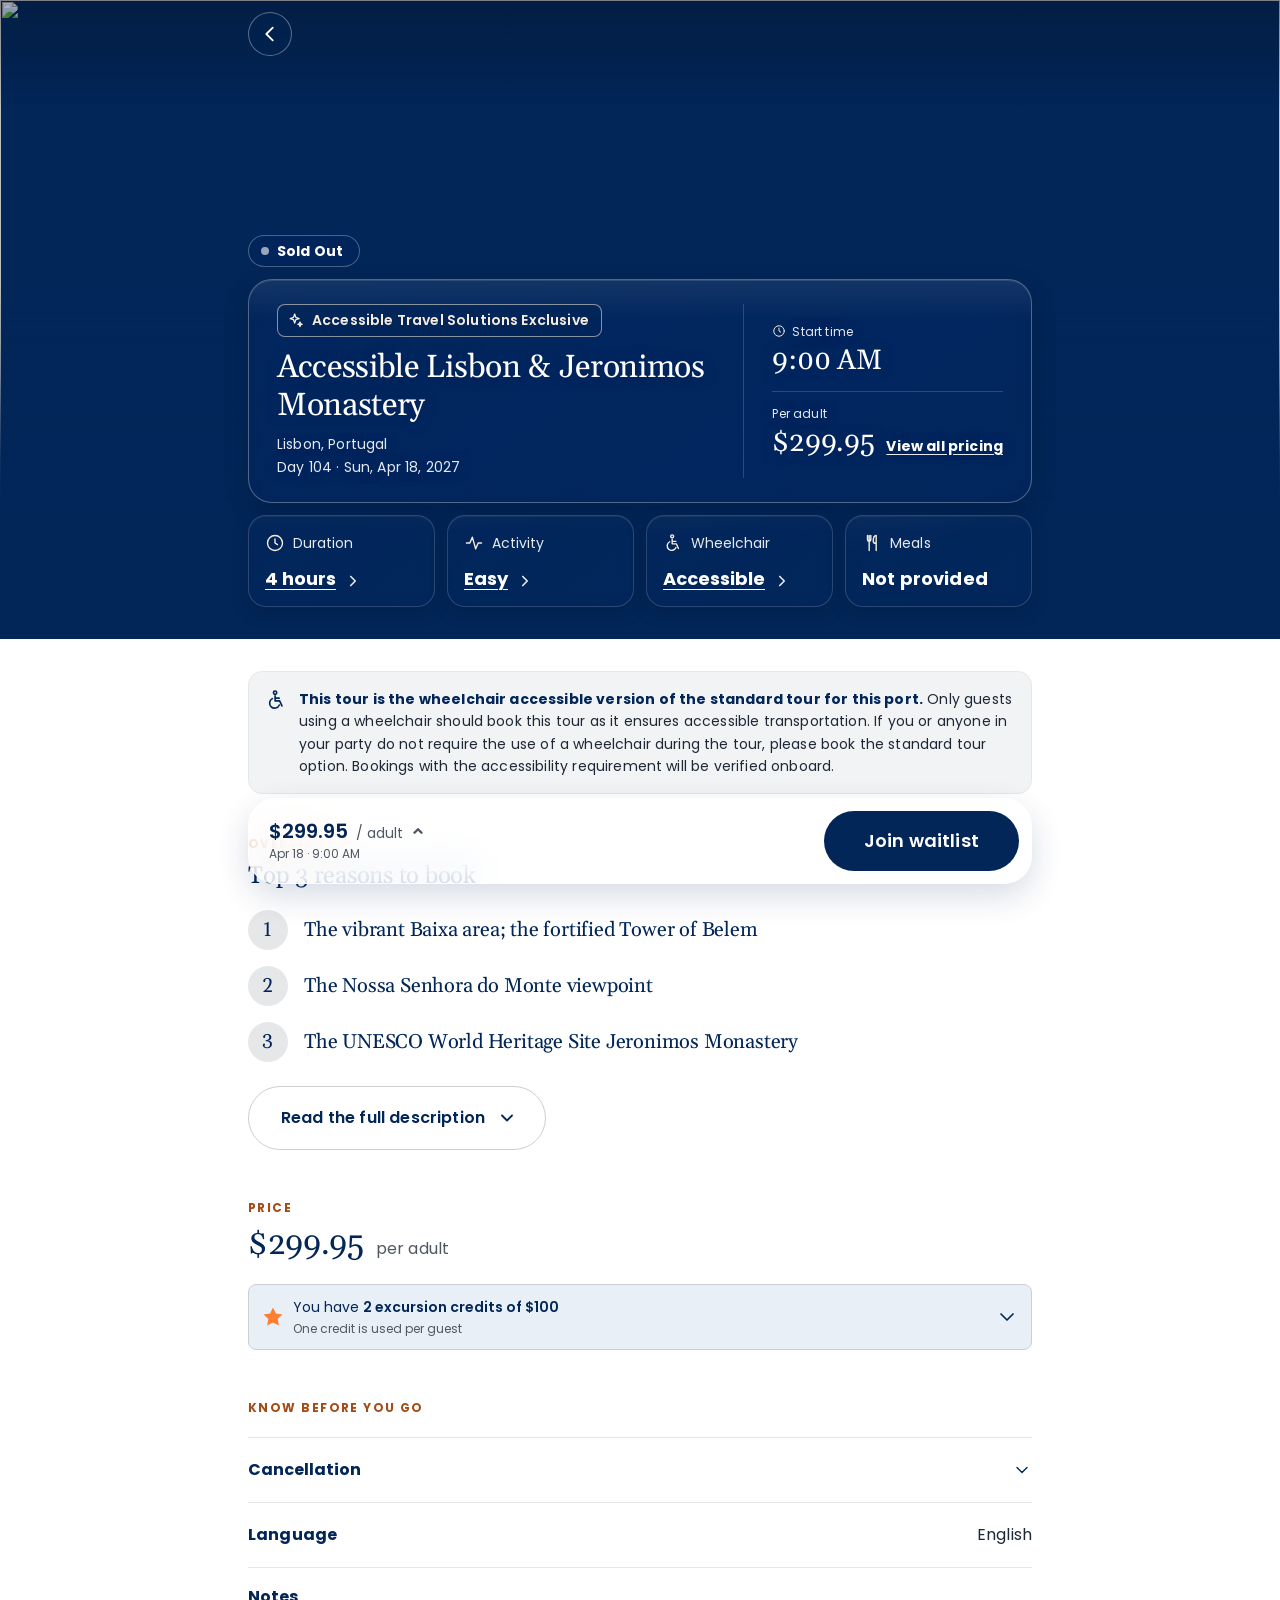
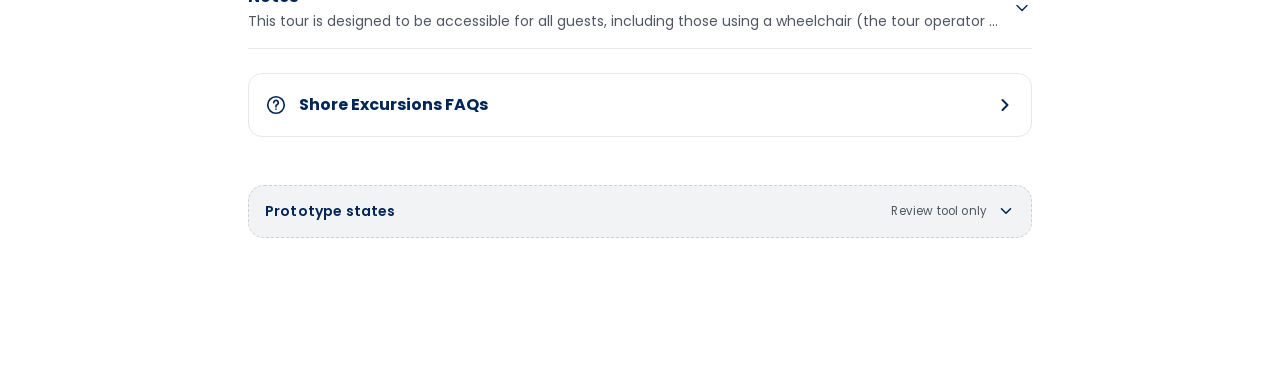
==== accessible-lisbon-jeronimos-monastery.html @ 5e090629 "initiate" ====
<!doctype html>
<html lang="en">
<head>
<meta charset="utf-8">
<meta name="viewport" content="width=device-width, initial-scale=1, viewport-fit=cover">
<meta name="theme-color" content="#022658">
<title>Accessible Lisbon &amp; Jeronimos Monastery · Shore Excursion</title>
<link rel="preconnect" href="https://fonts.googleapis.com">
<link rel="preconnect" href="https://fonts.gstatic.com" crossorigin>
<link href="https://fonts.googleapis.com/css2?family=Gelasio:wght@400;500&family=Poppins:wght@400;500;600;700&display=swap" rel="stylesheet">
<style>
:root{
  /* ── App / HAL DS · Color (Figma: HuyND6BNFfXmrBOKBPqoBM) ── */
  --ds-hal-blue:#022658;
  --ds-hal-blue-hover:#1c4379;
  --ds-hal-blue-pressed:#021e46;
  --ds-dutch-orange:#ff7f32;
  --ds-dutch-cream:#f8eddc;
  --ds-dusk-fog:#a3b3bb;
  --ds-white:#ffffff;
  --ds-n100:#030f1f;
  --ds-n90:#1d2736;
  --ds-n70:#4f5763;
  --ds-n40:#9a9fa5;
  --ds-n30:#b4b7bc;
  --ds-n20:#cdcfd2;
  --ds-n15:#d9dbde;
  --ds-n10:#e6e7e9;
  --ds-n5:#f2f3f4;
  --ds-focus-blue:#1979ff;
  --ds-white-hover:#edf0f1;
  --ds-white-pressed:#e3e8eb;
  /* Effect style "Small" */
  --ds-shadow-small:0 2px 4px rgba(51,51,51,.10), 0 0 1px rgba(51,51,51,.10);
  /* HAL Blue / Neutral 100 / Dusk Fog as RGB triplets, for the alpha tints below */
  --ds-hal-blue-rgb:2,38,88;
  --ds-n100-rgb:3,15,31;
  --ds-dusk-fog-rgb:163,179,187;

  /* Page roles → HAL DS */
  --navy:var(--ds-hal-blue);
  --hal-blue:var(--ds-hal-blue);
  --orange-dot:var(--ds-dutch-orange);
  --cream:var(--ds-dutch-cream);
  --banner:var(--ds-dutch-cream);
  --n70:var(--ds-n70);
  --n90:var(--ds-n90);
  --border:var(--ds-n10);
  --blue-02:var(--ds-n5);
  --blue-05:var(--ds-n10);
  --white:var(--ds-white);
  /* Not in HAL DS (kept local, same as Figma "Color · Details page"):
     accessible orange text — Mes Orange / Dutch Orange fail 4.5:1 on white */
  --orange-text:#a34c17;
  /* Small text on glass: 90% white is the minimum that passes 4.5:1 over a pure-white photo */
  --on-glass:rgba(255,255,255,.9);
  --kf-fill:rgba(var(--ds-dusk-fog-rgb),.09);
  --kf-edge:rgba(255,255,255,.08);
  --glass-divider:rgba(255,255,255,.16);
  /* Shared height for the page's secondary controls: FAQ row, credits toggle, Read the full description */
  --row-h:64px;
  /* Not in HAL DS: credits card fill from the 2026 redesign file */
  --credit-fill:#e8eff7;

  /* ── App / HAL DS · Type. Gelasio / Poppins stay as fallbacks where HAL fonts aren't installed ── */
  --serif:"HAL Headline", "Gelasio", Georgia, "Times New Roman", serif;
  --sans:"HAL Body", "Poppins", system-ui, -apple-system, "Segoe UI", sans-serif;
  --lh-body:1.6;      /* Body/B1–B4 */
  --lh-head:1.2;      /* Heading/H1–H4 */
  --ls-body:.01em;    /* Body + Interactive: +1% */
  --ls-head:-.01em;   /* Heading (Headline): −1% */

  /* Spacing follows the HAL DS rule: multiples of 4, side padding 20 mobile / 40 tablet + desktop */
  --pad:20px;
  --col:784px;
  --card-pad-y:20px;
  --card-pad-x:20px;
  --card-title:28px;  /* Heading/H1-regular-M */
  --radius-g:24px;
  --fact-value:18px;  /* Body/B1-bold */
  /* Hero template: square photo area from the top; card overlaps its lower part */
  --photo-h:100vw;
  --photo-top:0px;
  --stack-top:62vw;
  --header-h:60px;
  --ease:cubic-bezier(.2,.8,.2,1);
}
@media (max-width:389px){ :root{ --fact-value:14px } }   /* Body/B3-bold */
@media (min-width:768px){
  :root{
    --pad:40px;
    --card-title:32px;  /* Heading/H2-regular — fits one line, card stays compact */
    --card-pad-y:24px;
    --card-pad-x:28px;
    --photo-h:clamp(480px, 50vw, 700px);
    --stack-top:clamp(264px, calc(36.5vw + 44px), 344px);   /* +44: the space the compact card + tiles give back */
  }
}

*,*::before,*::after{ box-sizing:border-box }
html{ -webkit-text-size-adjust:100%; scroll-behavior:smooth }
@media (prefers-reduced-motion:reduce){ html{ scroll-behavior:auto } }
body{
  margin:0; background:var(--white); color:var(--n90);
  font-family:var(--sans); font-size:16px; line-height:var(--lh-body); letter-spacing:var(--ls-body);
  -webkit-font-smoothing:antialiased; overflow-x:hidden;
}
body.locked{ overflow:hidden }
img{ display:block; max-width:100% }
button{ font:inherit; color:inherit; background:none; border:0; padding:0; cursor:pointer; -webkit-tap-highlight-color:transparent }
a{ color:inherit }
:focus-visible{ outline:2px solid var(--ds-focus-blue); outline-offset:3px; border-radius:6px }
.sr-only{ position:absolute; width:1px; height:1px; overflow:hidden; clip:rect(0 0 0 0); white-space:nowrap }
.wrap{ width:100%; max-width:calc(var(--col) + var(--pad) * 2); margin-inline:auto; padding-inline:var(--pad) }
svg.i{ width:20px; height:20px; flex:none; fill:none; stroke:currentColor; stroke-width:1.4; stroke-linecap:round; stroke-linejoin:round }

/* ───────────── Hero ───────────── */
.hero{
  position:relative; overflow:hidden; background:var(--navy);
  padding-bottom:32px; isolation:isolate;
}
.hero-bg{ position:absolute; inset:0; z-index:-1; pointer-events:none }
.wash{
  position:absolute; left:50%; top:-60%; width:260%; height:220%;
  transform:translate3d(-50%, var(--wash-y,0px), 0);
  filter:blur(36px) saturate(1.1); opacity:.9; will-change:transform;
}
.wash img{ width:100%; height:100%; object-fit:cover }
.photo{
  position:absolute; left:0; right:0; top:var(--photo-top); height:var(--photo-h);
  transform:translate3d(0, var(--photo-y,0px), 0) scale(var(--photo-s,1));
  transform-origin:50% 30%; will-change:transform;
  -webkit-mask-image:linear-gradient(180deg,#000 0%,#000 73.7%,rgba(0,0,0,.6) 86.8%,transparent 100%);
          mask-image:linear-gradient(180deg,#000 0%,#000 73.7%,rgba(0,0,0,.6) 86.8%,transparent 100%);
}
/* Focal point defaults to centre; each page's photo sets its own at the end of this stylesheet */
.photo img{ width:100%; height:100%; object-fit:cover; object-position:50% 50% }
.photo-dim{ position:absolute; inset:0; background:var(--navy); opacity:var(--dim,0) }
.top-shade{ position:absolute; inset:0 0 auto; height:110px; background:linear-gradient(180deg,rgba(var(--ds-n100-rgb),.35),rgba(var(--ds-n100-rgb),0)) }
.ramp{
  position:absolute; left:0; right:0; top:calc(var(--photo-top) + var(--photo-h) * .55); height:calc(var(--photo-h) * .45);
  background:linear-gradient(180deg,rgba(var(--ds-hal-blue-rgb),0) 0%,rgba(var(--ds-hal-blue-rgb),.2) 25%,rgba(var(--ds-hal-blue-rgb),.5) 50%,rgba(var(--ds-hal-blue-rgb),.82) 75%,var(--navy) 100%);
  /* Travels with the photo so the navy fade doesn't swallow it on scroll */
  transform:translate3d(0, var(--photo-y,0px), 0); will-change:transform;
}
.ramp::after{ content:""; position:absolute; left:0; right:0; top:100%; height:200vh; background:var(--navy) }

.topbar{ position:absolute; top:0; left:0; right:0; z-index:3; padding-top:max(12px, env(safe-area-inset-top)) }
.topbar .wrap{ padding-inline:calc(var(--pad) - 4px) }
@media (min-width:768px){ .topbar .wrap{ padding-inline:var(--pad) } }
.round-btn{
  width:44px; height:44px; border-radius:22px; display:grid; place-items:center; color:#fff;
  background:rgba(var(--ds-hal-blue-rgb),.32); border:1px solid rgba(255,255,255,.35);
  -webkit-backdrop-filter:blur(14px); backdrop-filter:blur(14px);
  transition:background .2s;
}
.round-btn:hover{ background:rgba(var(--ds-hal-blue-rgb),.45) }
.round-btn svg{ width:22px; height:22px; stroke-width:1.8 }

.hero-stack{ position:relative; padding-top:calc(56px + var(--stack-top)); display:flex; flex-direction:column; gap:12px }

/* Glass hero card */
/* Card and fact tiles move together; only the photo layers parallax behind them */
.card-wrap{ position:relative }
.status-pill{
  position:absolute; left:0; bottom:calc(100% + 12px);
  display:none; align-items:center; gap:8px; padding:4px 16px 4px 12px; border-radius:999px;
  font-size:14px; line-height:var(--lh-body); color:#fff; font-weight:600;   /* Body/B3-semibold */
  /* .72 keeps white 14px text at 4.5:1+ even over a pure-white photo (.55 measured 3.6:1) */
  background:rgba(var(--ds-hal-blue-rgb),.72); border:.75px solid rgba(255,255,255,.28);
  -webkit-backdrop-filter:blur(14px) saturate(140%); backdrop-filter:blur(14px) saturate(140%);
}
.status-pill.show{ display:inline-flex }
.status-pill b{ font-weight:700 }
.status-pill .dot{ width:8px; height:8px; border-radius:50%; background:var(--orange-dot) }
.status-pill.muted .dot{ background:rgba(255,255,255,.6) }

.glass{
  position:relative; border-radius:var(--radius-g); overflow:hidden;
  border:.75px solid rgba(255,255,255,.3);
  /* HAL Blue is lighter than the old navy, so every stop is +.04: lightest stop .70 keeps
     90% white text at 4.5:1 over pure white, sheen included */
  background:linear-gradient(143.6deg,rgba(var(--ds-hal-blue-rgb),.74) 0%,rgba(var(--ds-hal-blue-rgb),.70) 50%,rgba(var(--ds-hal-blue-rgb),.72) 100%);
  -webkit-backdrop-filter:blur(var(--glass-blur,14px)) saturate(140%);
          backdrop-filter:blur(var(--glass-blur,14px)) saturate(140%);
  box-shadow:0 8px 24px rgba(var(--ds-n100-rgb),.2), inset 0 1px 0 rgba(255,255,255,.12);
}
/* moving specular sheen — follows scroll so the glass reads as a physical pane */
.glass::before{
  content:""; position:absolute; inset:-40%; pointer-events:none;
  background:radial-gradient(60% 40% at var(--sheen-x,30%) var(--sheen-y,0%), rgba(255,255,255,.05), transparent 70%);
  mix-blend-mode:screen; transition:opacity .3s;
}
.glass::after{
  content:""; position:absolute; inset:0; pointer-events:none; border-radius:inherit;
  /* Top highlight stays behind the title (large text) and clears the small meta line */
  background:linear-gradient(180deg,rgba(255,255,255,.07),transparent 18%);
}
.hero-card{ padding:var(--card-pad-y) var(--card-pad-x); display:flex; flex-direction:column; gap:16px; color:#fff }
.hero-card > *{ position:relative; z-index:1 }
.on-photo{ text-shadow:0 1px 12px rgba(var(--ds-hal-blue-rgb),.6) }
/* Heading/H1-regular-M (28) → Heading/H1-regular (40) from 768 */
.hero-title{ margin:0; font:400 var(--card-title)/var(--lh-head) var(--serif); letter-spacing:var(--ls-head) }
.hero-meta{ margin:8px 0 0; font-size:14px; color:var(--on-glass) }   /* Body/B3-regular */

/* Location on one line, day and date on the next */
.hero-meta span{ display:block }
.hero-meta .meta-port{ white-space:nowrap; overflow:hidden; text-overflow:ellipsis }

/* Key row: start time and price share one band at one size, a step below the title
   (phone: title 28 / values 24 · from 768: title 32 / values 28) */
.key-row{ display:grid; grid-template-columns:minmax(0,1fr) minmax(0,1fr); row-gap:12px; border-top:1px solid var(--glass-divider); padding-top:16px }
.key{ min-width:0; padding-right:16px }
.key + .key{ padding:0 0 0 20px; border-left:1px solid var(--glass-divider) }
.key-label{ display:flex; align-items:center; gap:6px; margin:0 0 4px; font-size:12px; line-height:var(--lh-body); color:var(--on-glass) }   /* Body/B4-regular */
.key-label svg{ width:14px; height:14px; color:var(--cream) }
.key-value{ display:flex; align-items:center; gap:4px; font:400 24px/var(--lh-head) var(--serif); letter-spacing:var(--ls-head); white-space:nowrap; color:#fff }   /* Heading/H2-regular-M */
button.key-value{ text-decoration:underline; text-underline-offset:5px; text-decoration-thickness:1px }
button.key-value svg{ width:18px; height:18px; color:var(--on-glass); stroke-width:1.65 }
/* Price cell: "View all pricing" sits to the right of the price and wraps under it when the cell is narrow */
.key-price{ display:flex; flex-wrap:wrap; align-items:baseline; column-gap:12px; row-gap:2px }
/* Local/Link/B3-bold · Underline */
.card-link{ font-weight:700; font-size:14px; line-height:var(--lh-body); text-decoration:underline; text-underline-offset:3px; color:#fff; white-space:nowrap }
@media (max-width:359px){ .key-value{ font-size:20px } .key + .key{ padding-left:16px } }   /* Heading/H3-regular-M */
@media (min-width:768px){
  .fact{ padding:12px 16px; gap:8px }
  /* Title block left, start time and price stacked on the right: one band instead of two,
     so the card is shorter and more of the photo shows */
  .hero-card{ display:grid; grid-template-columns:minmax(0,1fr) auto; align-items:center; gap:0 }
  .hero-card > .on-photo:first-child{ padding-right:28px }
  .key-row{ display:flex; flex-direction:column; justify-content:center; gap:12px; align-self:stretch;
            border-top:0; padding:0 0 0 28px; border-left:1px solid var(--glass-divider); min-width:200px }
  .key{ padding:0 }
  .key + .key{ padding:12px 0 0; border-left:0; border-top:1px solid var(--glass-divider) }
  .key-value{ font-size:28px }   /* Heading/H1-regular-M */
}

/* Key facts */
.facts{ display:grid; grid-template-columns:1fr 1fr; gap:12px }
/* Works for any tile count: on phones a lone last tile spans the row; from 768 every tile shares one row equally */
.facts > .fact:last-child:nth-child(odd){ grid-column:1 / -1 }
@media (min-width:768px){
  .facts{ grid-template-columns:none; grid-auto-flow:column; grid-auto-columns:minmax(0,1fr) }
  .facts > .fact:last-child:nth-child(odd){ grid-column:auto }
}
@media (min-width:1024px){
  /* Less photo above the card so the key facts sit above the fold */
  :root{ --photo-h:max(440px, 40vw); --stack-top:clamp(204px, calc(14vw + 44px), 344px) }
}
@media (min-width:768px) and (max-width:1023px){
  :root{ --fact-value:16px }   /* Body/B2-bold */
  .fact{ padding:12px }
  .fact-value{ gap:4px }
}
/* Fact tiles use the same glass as the hero card */
.fact{
  position:relative; text-align:left; color:#fff; padding:16px;
  display:flex; flex-direction:column; gap:12px; min-width:0;
  transition:border-color .2s, transform .2s var(--ease), box-shadow .2s;
}
.fact.glass{
  border-radius:18px;
  /* A touch denser than the hero card; HAL Blue stops +.04 so the lightest (.71) still passes 4.5:1 over pure white */
  background:linear-gradient(143.6deg,rgba(var(--ds-hal-blue-rgb),.73) 0%,rgba(var(--ds-hal-blue-rgb),.71) 50%,rgba(var(--ds-hal-blue-rgb),.72) 100%);
  border-color:rgba(255,255,255,.16);
  -webkit-backdrop-filter:blur(calc(var(--glass-blur,14px) * .5)) saturate(120%);
          backdrop-filter:blur(calc(var(--glass-blur,14px) * .5)) saturate(120%);
  box-shadow:0 6px 18px rgba(var(--ds-n100-rgb),.18), inset 0 1px 0 rgba(255,255,255,.06);
}
.fact.glass::before{ opacity:.4 }
.fact.glass::after{ opacity:.2 }
.fact > *{ position:relative; z-index:1 }
button.fact:hover{ border-color:rgba(255,255,255,.32); box-shadow:0 10px 26px rgba(var(--ds-n100-rgb),.26), inset 0 1px 0 rgba(255,255,255,.1) }
button.fact:active{ transform:scale(.98) }
.fact-label{ display:flex; align-items:center; gap:8px; font-size:14px; color:var(--on-glass); min-width:0 }   /* Body/B3-regular */
.fact-label svg{ color:var(--cream) }
.fact-label span{ overflow:hidden; text-overflow:ellipsis; white-space:nowrap }
.fact-value{ display:flex; align-items:flex-end; flex:1; justify-content:space-between; gap:8px; min-width:0 }
.fact-value b{
  font-size:var(--fact-value); line-height:1.3; font-weight:700;
  overflow-wrap:break-word; min-width:0;
}
button.fact .fact-value b{ text-decoration:underline; text-underline-offset:4px; text-decoration-thickness:1px }
.fact-value svg{ width:18px; height:18px; color:var(--on-glass); stroke-width:1.65 }

/* ───────────── Compact header ───────────── */
.compact{
  position:fixed; inset:0 0 auto; z-index:40; background:var(--navy); color:#fff;
  padding-top:env(safe-area-inset-top);
  transform:translateY(-102%); transition:transform .32s var(--ease), box-shadow .3s;
  border-bottom:1px solid rgba(255,255,255,.08);
}
.compact.show{ transform:none; box-shadow:0 6px 20px rgba(var(--ds-hal-blue-rgb),.18) }
.compact .wrap{ display:flex; align-items:center; gap:8px; min-height:var(--header-h); padding-inline:calc(var(--pad) - 12px) }
.compact-back{ width:44px; height:44px; display:grid; place-items:center; color:#fff; flex:none; border-radius:22px }
.compact-back svg{ width:22px; height:22px; stroke-width:1.8 }
.compact-text{ flex:1; min-width:0; text-align:left; padding:8px 0 }
/* Local/Eyebrow (HAL Body Bold 12, 12% tracking, uppercase) — not in HAL DS */
.compact-eyebrow{ display:block; font-size:12px; font-weight:700; letter-spacing:.12em; text-transform:uppercase; color:var(--on-glass); line-height:var(--lh-body) }
.compact-eyebrow b{ color:var(--cream) }
.compact-title{ display:block; font:600 16px/var(--lh-body) var(--sans); white-space:nowrap; overflow:hidden; text-overflow:ellipsis }   /* Body/B2-semibold */
.compact.expanded .compact-title{ white-space:normal }

/* ───────────── Content ───────────── */
main{ padding-bottom:16px }
section.block{ position:relative; padding:40px 0 8px; scroll-margin-top:calc(var(--header-h) + 16px) }
/* Local/Eyebrow */
.eyebrow{ margin:0; font-size:12px; line-height:var(--lh-body); font-weight:700; letter-spacing:.12em; text-transform:uppercase; color:var(--orange-text) }
.section-title{ margin:8px 0 0; font:400 24px/var(--lh-head) var(--serif); letter-spacing:var(--ls-head); color:var(--hal-blue) }   /* Heading/H2-regular-M */
.section-body{ margin-top:20px }

.highlights{ list-style:none; margin:0; padding:0; display:flex; flex-direction:column; gap:16px }
.highlight{ display:flex; gap:16px; align-items:flex-start }
/* A reason with no supporting line centres on its number */
.highlight:not(:has(p)){ align-items:center }
.num{
  flex:none; width:40px; height:40px; border-radius:20px; background:var(--blue-05);
  display:grid; place-items:center; color:var(--hal-blue);
  font:400 20px/1 var(--serif); font-variant-numeric:lining-nums;   /* Heading/H3-regular-M */
}
.highlight h3{ margin:0; font:400 20px/var(--lh-head) var(--serif); letter-spacing:var(--ls-head); color:var(--hal-blue) }   /* Heading/H3-regular-M */
.highlight p{ margin:4px 0 0; font-size:14px; color:var(--n70) }   /* Body/B3-regular */

/* HAL DS Button · Type=secondary, Size=large, Icon=icon right (label Body/B1-semibold, as in Figma) */
.btn-outline{
  margin-top:24px; display:inline-flex; align-items:center; gap:16px; height:60px; padding:0 32px 0 40px;
  border:.5px solid var(--hal-blue); border-radius:999px; color:var(--hal-blue); background:var(--ds-white);
  box-shadow:var(--ds-shadow-small);
  font-weight:600; font-size:18px; line-height:1; letter-spacing:var(--ls-body);
  transition:background .2s;
}
.btn-outline:hover{ background:var(--ds-white-hover) }
.btn-outline:active{ background:var(--ds-white-pressed) }
.btn-outline:focus-visible, .btn-primary:focus-visible{ outline:2px solid var(--ds-focus-blue); outline-offset:3px; border-radius:999px }
.btn-outline svg{ width:20px; height:20px; stroke-width:1.8; transition:transform .3s var(--ease) }
/* The full-size label + DS padding needs 335px; narrow phones keep one line by easing the padding */
.btn-outline{ white-space:nowrap; max-width:100% }
@media (max-width:389px){ .btn-outline{ padding:0 24px; gap:12px } }
@media (max-width:359px){ .btn-outline{ font-size:16px; padding:0 20px 0 24px } }   /* Body/B2-semibold */
.btn-outline[aria-expanded="true"] svg{ transform:rotate(180deg) }

.collapse{ display:grid; grid-template-rows:0fr; transition:grid-template-rows .38s var(--ease) }
.collapse > div{ overflow:hidden; min-height:0 }
.collapse.open{ grid-template-rows:1fr }
@media (prefers-reduced-motion:reduce){ .collapse{ transition:none } }
.description{ max-width:640px; padding-top:20px }
.description p{ margin:0 0 12px }
.description b{ font-weight:600; color:var(--n90) }

.price-heading{ display:flex; align-items:baseline; gap:12px; margin-top:8px }
.price-heading .amt{ font:400 32px/var(--lh-head) var(--serif); color:var(--hal-blue); letter-spacing:var(--ls-head) }   /* Heading/H2-regular */
.price-heading .unit{ color:var(--n70) }
.rates{ margin-top:20px }
.rate{ display:flex; justify-content:space-between; align-items:baseline; padding:12px 0; border-top:1px solid var(--border) }
.rate:last-child{ border-bottom:1px solid var(--border) }
.rate b{ font-weight:700 }

.credit-head{ width:100%; display:flex; align-items:center; gap:12px; min-height:56px; padding:16px; text-align:left; color:var(--hal-blue) }
.credit-head .star{ width:22px; height:22px; stroke-width:1.5 }
.credit-head .txt{ flex:1; min-width:0 }
.credit-head strong{ display:block; font-size:16px; line-height:var(--lh-body) }   /* Body/B2-bold */
.credit-head small{ display:block; font-size:14px; color:var(--n70) }   /* Body/B3-regular */
.chev{ width:20px; height:20px; stroke-width:1.8; color:var(--hal-blue); transition:transform .3s var(--ease) }
[aria-expanded="true"] > .chev{ transform:rotate(180deg) }

.accordion{ margin-top:20px; border-bottom:1px solid var(--border) }
.acc{ position:relative; border-top:1px solid var(--border) }
.acc-head{ width:100%; display:flex; align-items:center; gap:12px; min-height:64px; padding:16px 0; text-align:left }
.acc-head .titles{ flex:1; min-width:0 }
.acc-head strong{ display:block; font-size:16px; color:var(--hal-blue); line-height:var(--lh-body) }   /* Body/B2-bold */
.acc-head small{ display:block; font-size:14px; color:var(--n70); overflow:hidden; text-overflow:ellipsis; white-space:nowrap }   /* Body/B3-regular */
.acc-body{ max-width:640px; padding-bottom:20px; font-size:14px }
.acc-body p{ margin:0 0 12px }
/* Local/Link/B3-bold · Underline */
.text-link{ display:inline-flex; align-items:center; min-height:44px; font-weight:700; font-size:14px; color:var(--hal-blue); text-decoration:underline; text-underline-offset:3px }

/* ───────────── Floating action bar ───────────── */
.bar-zone{
  position:fixed; z-index:30; left:12px; right:12px; bottom:calc(12px + env(safe-area-inset-bottom));
}
@media (min-width:768px){
  .bar-zone{ left:50%; right:auto; width:min(var(--col), calc(100% - var(--pad) * 2)); transform:translateX(-50%); bottom:calc(16px + env(safe-area-inset-bottom)) }
}
.credit-banner{
  position:absolute; left:0; right:0; bottom:calc(100% - 28px); padding:16px 48px 40px 20px;
  background:var(--banner); border-radius:24px 24px 0 0; color:var(--n90);
  box-shadow:0 -2px 18px rgba(var(--ds-hal-blue-rgb),.12);
  transition:transform .35s var(--ease), opacity .3s;
}
.credit-banner.hidden{ transform:translateY(24px); opacity:0; pointer-events:none }
.credit-banner strong{ display:block; font-size:14px; line-height:var(--lh-body) }   /* Body/B3-bold */
.credit-banner span{ font-size:12px; color:var(--n70) }   /* Body/B4-regular */
.credit-banner button{ position:absolute; top:8px; right:8px; width:36px; height:36px; display:grid; place-items:center; color:var(--n70); border-radius:18px }
.credit-banner button svg{ width:18px; height:18px }

.bar{
  position:relative; display:flex; align-items:center; gap:16px; padding:12px 12px 12px 20px; border-radius:28px;
  background:rgba(255,255,255,.72); border:1px solid rgba(255,255,255,.8);
  -webkit-backdrop-filter:blur(22px) saturate(180%); backdrop-filter:blur(22px) saturate(180%);
  box-shadow:0 12px 32px rgba(var(--ds-hal-blue-rgb),.16), inset 0 1px 0 rgba(255,255,255,.85);
}
.bar-price{ flex:1; min-width:0; text-align:left; display:flex; flex-direction:column; gap:0; border-radius:14px; padding:2px 4px 2px 0 }
/* Wraps under the full-size HAL DS button on narrow phones, as the Figma action bar does */
.bar-line1{ display:flex; flex-wrap:wrap; align-items:baseline; column-gap:8px; white-space:nowrap; color:var(--hal-blue) }
.bar-line1 b{ font-size:20px; line-height:var(--lh-head); font-weight:600 }   /* Heading/H4-semibold-M */
.bar-line1 .u{ font-size:14px; color:var(--n70) }   /* Body/B3-regular */
.bar-line1 svg{ width:14px; height:14px; stroke-width:2.4; color:var(--n70); align-self:center; transition:transform .3s var(--ease) }
.bar-price[aria-expanded="true"] .bar-line1 svg{ transform:rotate(180deg) }
.bar-line2{ font-size:12px; line-height:var(--lh-body); color:var(--n70); white-space:nowrap; overflow:hidden; text-overflow:ellipsis }   /* Body/B4-regular */
/* HAL DS Button · Type=primary, Size=large (label Body/B1-semibold, as in Figma).
   Hover HAL Blue Hover, pressed HAL Blue Pressed, disabled Neutral 10 / Neutral 30 */
.btn-primary{
  flex:none; height:60px; padding:0 40px; border-radius:999px;
  background:var(--hal-blue); color:#fff; font-weight:600; font-size:18px; line-height:1; letter-spacing:var(--ls-body);
  white-space:nowrap; transition:background .2s, transform .15s;
}
.btn-primary:hover{ background:var(--ds-hal-blue-hover) }
.btn-primary:active{ transform:scale(.97); background:var(--ds-hal-blue-pressed) }
.btn-primary:disabled{ background:var(--ds-n10); color:var(--ds-n30); cursor:not-allowed; transform:none }
/* Narrow phones: tighten the price side; the HAL DS button keeps its size */
@media (max-width:389px){
  .bar{ gap:8px; padding-left:16px }
  .bar-line1{ column-gap:4px }
  .bar-line1 b{ font-size:18px }
}

/* ───────────── Drawers / modals ───────────── */
.layer{ position:fixed; inset:0; z-index:60; display:flex; align-items:flex-end; justify-content:center; visibility:hidden }
.layer.open{ visibility:visible }
.scrim{ position:absolute; inset:0; background:rgba(var(--ds-hal-blue-rgb),.5); opacity:0; transition:opacity .3s }
.layer.open .scrim{ opacity:1 }
.sheet{
  position:relative; width:100%; max-height:min(88vh, 88dvh); display:flex; flex-direction:column;
  background:#fff; border-radius:24px 24px 0 0; box-shadow:0 -8px 40px rgba(var(--ds-n100-rgb),.2);
  transform:translateY(100%); transition:transform .38s var(--ease);
  padding-bottom:env(safe-area-inset-bottom);
}
.layer.open .sheet{ transform:translateY(var(--drag,0px)) }
.sheet.dragging{ transition:none }
.grabber{ position:absolute; top:8px; left:50%; width:36px; height:4px; margin-left:-18px; border-radius:2px; background:var(--ds-n15) }
.sheet-head{ position:relative; display:flex; align-items:center; justify-content:center; min-height:60px; padding:12px 56px 4px; touch-action:none; flex:none }
.sheet-head .close{ position:absolute; left:12px; top:12px; width:44px; height:44px; display:grid; place-items:center; color:var(--hal-blue); border-radius:22px }
.sheet-head .close:hover{ background:var(--blue-02) }
.sheet-head .close svg{ width:22px; height:22px; stroke-width:1.8 }
.sheet-label{ font-weight:700; font-size:16px; color:var(--hal-blue) }   /* Body/B2-bold */
.sheet-body{ position:relative; overflow:auto; padding:8px var(--pad) 28px; overscroll-behavior:contain }
.sheet h2{ margin:0 0 16px; font:400 24px/var(--lh-head) var(--serif); color:var(--hal-blue); letter-spacing:var(--ls-head) }   /* Heading/H2-regular-M */
@media (min-width:768px){
  .layer{ align-items:center; padding:24px }
  .sheet{
    width:560px; max-height:min(84vh, 760px); border-radius:24px;
    transform:translateY(16px) scale(.97); opacity:0; transition:transform .3s var(--ease), opacity .25s;
  }
  .layer.open .sheet{ transform:none; opacity:1 }
  .grabber{ display:none }
  .sheet-body{ padding:8px 28px 28px }
}
@media (prefers-reduced-motion:reduce){ .sheet,.scrim{ transition:none } }

.d-lead{ margin:-8px 0 16px; color:var(--n70) }
.d-rows{ border-top:1px solid var(--border) }
.d-row{ padding:12px 0; border-bottom:1px solid var(--border) }
.d-row .top{ display:flex; justify-content:space-between; gap:12px; align-items:baseline }
.d-row .top b{ font-size:16px; color:var(--n90) }   /* Body/B2-bold */
.d-row .top span{ font-size:14px; color:var(--n70); text-align:right }   /* Body/B3-regular */
.d-row p{ margin:2px 0 0; font-size:14px; color:var(--n70) }
.d-note{ margin:16px 0 0; font-size:14px; color:var(--n70) }   /* Body/B3-regular */
.d-note a{ font-weight:700; color:var(--hal-blue); text-underline-offset:3px }
.bullets{ margin:0 0 20px; padding-left:24px; font-size:16px }   /* Body/B2-regular */
.bullets li{ margin-bottom:4px }
.bullets li::marker{ color:var(--n70) }
.levels{ display:flex; flex-direction:column; gap:12px }
.level{ border:1px solid var(--border); border-radius:12px; padding:12px 16px }
.level b{ color:var(--hal-blue) }
.level small{ font-size:12px; color:var(--n70); font-weight:500 }   /* Body/B4-medium */
.level p{ margin:2px 0 0; font-size:14px; color:var(--n70) }
.level.current{ border:2px solid var(--hal-blue); background:var(--blue-02); padding:11px 15px }
.d-sub{ margin:24px 0 8px; font-size:12px; line-height:var(--lh-body); font-weight:700; letter-spacing:.12em; text-transform:uppercase; color:var(--orange-text) }   /* Local/Eyebrow */
.sheet-cta{ margin-top:24px; width:100% }

/* ───────────── Toast & state switcher ───────────── */
.toast{
  position:fixed; left:50%; bottom:110px; z-index:80; transform:translate(-50%,16px); opacity:0;
  background:var(--n90); color:#fff; font-size:14px; padding:12px 16px; border-radius:12px; max-width:calc(100% - 32px);
  transition:opacity .25s, transform .25s var(--ease); pointer-events:none;
}
.toast.show{ opacity:1; transform:translate(-50%,0) }

/* Prototype states — sits at the very bottom of the page */
.proto-foot{ padding-top:24px; padding-bottom:calc(132px + env(safe-area-inset-bottom)) }
.proto{ border:1px dashed var(--ds-n20); border-radius:16px; background:var(--blue-02); font-size:13px }
.proto summary{
  list-style:none; cursor:pointer; display:flex; align-items:center; gap:10px; padding:14px 16px;
  font-weight:600; color:var(--hal-blue); font-size:14px; border-radius:16px;
}
.proto summary::-webkit-details-marker{ display:none }
.proto summary small{ font-weight:400; color:var(--n70); margin-left:auto }
.proto summary svg{ width:18px; height:18px; stroke-width:1.8; transition:transform .3s var(--ease) }
.proto[open] summary svg{ transform:rotate(180deg) }
.proto-panel{ display:grid; grid-template-columns:repeat(auto-fit, minmax(200px, 1fr)); gap:4px 20px; padding:2px 16px 16px }
.proto-panel fieldset{ border:0; margin:0 0 8px; padding:0 }
.proto-panel legend{ font-size:12px; font-weight:700; letter-spacing:.1em; text-transform:uppercase; color:var(--orange-text); margin-bottom:6px }
.proto-panel label{ display:flex; gap:8px; align-items:center; padding:3px 0; cursor:pointer }
.proto-panel input{ accent-color:var(--hal-blue); margin:0 }
.proto-panel p{ margin:2px 0 0; font-size:12px; color:var(--n70) }
.proto-reset{
  grid-column:1/-1; justify-self:start; height:40px; padding:0 18px; border-radius:999px;
  border:1.5px solid var(--hal-blue); color:var(--hal-blue); font-weight:700; font-size:14px; background:#fff;
}
.proto-reset:hover{ background:var(--blue-05) }

/* ───────────── Live HAL examples: additions ───────────── */
/* Experience-type badge (HISTORY Channel / Accessible Travel Solutions). It labels the excursion, not a system
   state, so it sits inside the card as a squared label; the round status pill above the card is reserved for availability */
.xp-badges{ display:flex; flex-wrap:wrap; gap:8px; margin:0 0 12px }
.xp-badge{
  display:inline-flex; align-items:center; gap:8px; padding:4px 12px 4px 10px;
  border-radius:8px; border:1px solid rgba(248,237,220,.55); background:rgba(var(--ds-hal-blue-rgb),.6);
  font-size:14px; font-weight:600; line-height:var(--lh-body); color:var(--cream); text-shadow:none;   /* Body/B3-semibold */
}
.xp-badge svg{ width:16px; height:16px; stroke-width:1.6 }
.xp-badges[hidden], .xp-badge[hidden]{ display:none }
.xp-mark{ width:auto; height:18px; flex:none }
/* HISTORY Channel: gold from the H mark (mid-tone of its gradient), not the cream used by the other badges */
.xp-badge.xp-history{ color:#f0b63c; border-color:rgba(240,182,60,.7) }

/* Non-interactive fact tile (Meals, and Wheelchair when there's no accessibility detail) */
div.fact .fact-value{ justify-content:flex-start }

/* Wheelchair-version notice: before Top 3, only on the accessible variant */
.notice{
  margin-top:32px; display:flex; gap:12px; padding:16px; border-radius:14px;
  background:var(--blue-02); border:1px solid var(--blue-05); font-size:14px; color:var(--n90);
}
.notice svg{ width:22px; height:22px; color:var(--hal-blue); stroke-width:1.5; margin-top:1px }
.notice p{ margin:0 }
.notice b{ color:var(--hal-blue) }

/* Excursion credits card — matches Figma "Dining credit" (HAL Mobile App Redesign 2026, 14953:27539):
   light blue fill, Neutral 20 border, radius 8, filled Dutch Orange star, Body/B3 HAL Blue with the amount in semibold.
   Opens to "Using your excursion credit" — that copy is FPO until product confirms it. */
.credit-card{ margin-top:20px; background:var(--credit-fill); border:1px solid var(--ds-n20); border-radius:8px; color:var(--hal-blue) }
.credit-card .credit-head{ width:100%; min-height:var(--row-h); display:flex; align-items:center; gap:8px; padding:8px 12px; text-align:left; color:var(--hal-blue); border-radius:8px }
.credit-card .star{ width:24px; height:24px; fill:var(--ds-dutch-orange); stroke:none; flex:none }
.credit-card .credit-text{ flex:1; min-width:0; font-size:14px; line-height:var(--lh-body) }   /* Body/B3-regular */
.credit-card b{ font-weight:600 }   /* Body/B3-semibold */
.credit-card .chev{ width:24px; height:24px }
.credit-rules{ margin:0 0 12px; padding:8px 12px 0; border-top:1px solid var(--ds-n20); font-size:12px; line-height:var(--lh-body) }
.credit-rules .credit-rules-title{ margin:0; font-weight:600; color:var(--hal-blue) }   /* Body/B4-semibold */
.credit-rules ul{ margin:4px 0 0; padding-left:18px; color:var(--n90) }   /* Body/B4-regular */
.sheet .credit-card{ margin-top:0 }

/* Know before you go: a row with a value and nothing to expand */
.acc-head.static{ cursor:default }
.acc-value{ font-size:16px; color:var(--n90) }   /* Body/B2-regular */
.acc-body a{ color:var(--hal-blue); font-weight:600; overflow-wrap:anywhere; text-underline-offset:3px }

/* Shore Excursions FAQs: set apart from the accordion and points right, because it opens a drawer instead of expanding */
.faq-row{
  width:100%; margin-top:24px; display:flex; align-items:center; gap:12px; min-height:var(--row-h); padding:16px;
  border:1px solid var(--border); border-radius:14px; background:var(--white); text-align:left; color:var(--hal-blue);
  transition:background .2s, border-color .2s;
}
.faq-row:hover{ background:var(--blue-02); border-color:var(--ds-n15) }
.faq-row .txt{ flex:1; min-width:0; font-weight:700; font-size:16px; line-height:var(--lh-body) }   /* Body/B2-bold */
.faq-row svg{ width:22px; height:22px; stroke-width:1.5 }
.faq-row svg.go{ width:20px; height:20px; stroke-width:1.8 }

/* FAQ drawer: full height on phones so opening an answer never resizes the sheet */
@media (max-width:767px){
  .sheet.full{ height:calc(100dvh - max(24px, env(safe-area-inset-top))); max-height:none }
}
@media (min-width:768px){ .sheet.full{ height:min(84vh, 760px) } }
.sheet .accordion{ margin-top:0 }
.sheet .acc-head strong{ font-size:16px }
.sheet .bullets{ font-size:14px; margin:0 0 12px; padding-left:20px }
.sheet .acc-body a{ color:var(--hal-blue); font-weight:600 }

/* Drawer rows that lead with an icon (Duration: clock · anchor · ship) */
.d-row .top b.ico{ display:flex; align-items:center; gap:10px }
.d-row .top b.ico svg{ width:18px; height:18px; color:var(--hal-blue); stroke-width:1.5 }

/* ───────────── Multiple start times on the day ───────────── */
.time-chips{ display:grid; grid-template-columns:repeat(3, minmax(0,1fr)); gap:12px; margin-top:20px }
.chip{
  text-align:left; border:1px solid var(--border); border-radius:14px; padding:12px 16px; min-width:0;
  background:#fff; transition:border-color .2s, background .2s;
}
.chip:hover{ border-color:var(--ds-n30) }
.chip .t{ display:block; font-weight:700; font-size:16px; color:var(--hal-blue); line-height:var(--lh-body); white-space:nowrap }   /* Body/B2-bold */
.chip .s{ display:block; font-size:12px; color:var(--n70); line-height:var(--lh-body); white-space:nowrap; overflow:hidden; text-overflow:ellipsis }   /* Body/B4-regular */
.chip .s.warn{ color:var(--orange-text); font-weight:600 }
.chip.soldout .t{ color:var(--n70) }
.chip[aria-checked="true"]{ border:2px solid var(--hal-blue); background:var(--blue-02); padding:11px 15px }
@media (max-width:359px){ .chip{ padding:12px } .chip[aria-checked="true"]{ padding:11px } .chip .t{ font-size:14px } }
.bar-line2 .pick{ color:var(--hal-blue); font-weight:700; text-decoration:underline; text-underline-offset:3px }
.time-opt{ width:100%; text-align:left; display:flex; align-items:center; gap:12px }
.time-opt .txt{ flex:1; min-width:0 }
.time-opt .radio{ width:20px; height:20px; border-radius:50%; border:1.5px solid var(--ds-n40); flex:none; display:grid; place-items:center }
.time-opt.current .radio{ border-color:var(--hal-blue) }
.time-opt.current .radio::after{ content:""; width:10px; height:10px; border-radius:50%; background:var(--hal-blue) }
.time-opt small.warn{ color:var(--orange-text) }

/* "Read the full description": rounded secondary button at the shared 64px height (FAQ row, credits toggle),
   Body/B2-semibold, Neutral 20 outline, no shadow */
#readMore{
  height:var(--row-h); padding:0 28px 0 32px; gap:12px; margin-top:24px;
  font-size:16px; border:1px solid var(--ds-n20); box-shadow:none;
}
#readMore svg{ width:20px; height:20px }
@media (max-width:389px){ #readMore{ padding:0 24px 0 28px } }
@media (max-width:359px){ #readMore{ font-size:16px; padding:0 20px 0 24px } }

/* Prototype states: the element a state changed flashes once after the page scrolls to it */
.proto-flash{ animation:protoFlash 1.6s var(--ease) }
@keyframes protoFlash{
  0%, 100%{ box-shadow:0 0 0 0 rgba(25,121,255,0) }
  20%, 60%{ box-shadow:0 0 0 4px rgba(25,121,255,.55) }
}
@media (prefers-reduced-motion:reduce){ .proto-flash{ animation:none; outline:2px solid var(--ds-focus-blue); outline-offset:4px } }

/* Excursion credits: with more than one credit, a second line says each guest uses one */
.credit-card .credit-sub{ display:block; font-size:12px; line-height:var(--lh-body); color:var(--n70) }   /* Body/B4-regular */
.credit-card .credit-sub[hidden], .credit-banner .banner-sub[hidden]{ display:none }
.credit-banner .banner-sub{ display:block }

/* Phone: static tile values (Wheelchair, Meals) always break between words — "Meal / provided",
   "Not / accessible" — so the two tiles in the row read the same whatever the width */
@media (max-width:767px){ div.fact .fact-value b{ width:min-content } }

/* ───────────── This page’s photo (the only page-specific styling) ───────────── */
/* lisbon-jeronimos.webp: 2000×711 banner */
.photo img{ object-position:42% 50% }
</style>
</head>
<body>

<!-- Icon sprite -->
<svg width="0" height="0" style="position:absolute" aria-hidden="true">
  <symbol id="i-back" viewBox="0 0 22 22"><path d="M13.75 4.58 7.33 11l6.42 6.42"/></symbol>
  <symbol id="i-close" viewBox="0 0 22 22"><path d="M5.5 5.5l11 11M16.5 5.5l-11 11"/></symbol>
  <symbol id="i-right" viewBox="0 0 18 18"><path d="M6.75 4.5 11.25 9l-4.5 4.5"/></symbol>
  <symbol id="i-down" viewBox="0 0 20 20"><path d="M5 7.5 10 12.5 15 7.5"/></symbol>
  <symbol id="i-up" viewBox="0 0 14 14"><path d="M3.5 8.75 7 5.25l3.5 3.5"/></symbol>
  <symbol id="i-clock" viewBox="0 0 20 20"><circle cx="10" cy="10" r="7.5"/><path d="M10 5.83V10l2.5 1.67"/></symbol>
  <symbol id="i-pulse" viewBox="0 0 20 20"><path d="M2.5 10h3.33l2.5-5.83 3.34 11.66L14.17 10h3.33"/></symbol>
  <symbol id="i-access" viewBox="0 0 20 20"><circle cx="9.17" cy="3.33" r="1.5"/><path d="M9.17 6.25v2.08m0 0v2.5h4.16l2.09 4.59M9.17 8.33h3.75"/><path d="M6.67 8.75a4.58 4.58 0 1 0 6.33 5.83"/></symbol>
  <symbol id="i-meals" viewBox="0 0 20 20"><path d="M5.5 2.5v4.17a1.67 1.67 0 0 0 3.33 0V2.5M7.17 2.5v15M14.17 17.5V2.5c-1.84 0-2.92 2.08-2.92 5.42 0 1.66.83 2.5 2.92 2.5"/></symbol>
  <symbol id="i-anchor" viewBox="0 0 20 20"><circle cx="10" cy="4.17" r="1.67"/><path d="M10 5.83V17.5M7.08 8.75h5.84M3.75 11.67c.42 3.33 3 5.83 6.25 5.83s5.83-2.5 6.25-5.83M3.75 11.67 2.5 12.92M3.75 11.67 5 12.92M16.25 11.67 15 12.92M16.25 11.67l1.25 1.25"/></symbol>
  <symbol id="i-ship" viewBox="0 0 20 20"><path d="M2.92 11.67h14.16l-1.87 4.16H4.79zM5.83 11.67V8.75h8.34v2.92M8.75 8.75V5.83h2.5v2.92M2.5 18.33c1.25 0 1.25-.83 2.5-.83s1.25.83 2.5.83 1.25-.83 2.5-.83 1.25.83 2.5.83 1.25-.83 2.5-.83 1.25.83 2.5.83"/></symbol>
  <symbol id="i-star" viewBox="0 0 22 22"><path d="M11 2.29l2.66 5.5 6.05.83-4.4 4.21 1.1 5.96L11 15.95l-5.41 2.84 1.1-5.96-4.4-4.21 6.05-.83L11 2.29z"/></symbol>
  <symbol id="i-spark" viewBox="0 0 20 20"><path d="M8.33 2.5l1.43 4.24 4.24 1.43-4.24 1.43-1.43 4.23-1.43-4.23-4.23-1.43 4.23-1.43zM15 12.5l.71 2.12 2.12.71-2.12.71L15 18.17l-.71-2.13-2.12-.71 2.12-.71z"/></symbol>
  <symbol id="i-award" viewBox="0 0 20 20"><circle cx="10" cy="7.5" r="5"/><path d="M7.08 11.58 5.83 17.5 10 15.42l4.17 2.08-1.25-5.92"/></symbol>
  <symbol id="i-landmark" viewBox="0 0 20 20"><path d="M2.5 7.5 10 3.33l7.5 4.17M3.75 7.5h12.5M5 7.5v6.67M8.33 7.5v6.67M11.67 7.5v6.67M15 7.5v6.67M3.33 14.17h13.34M2.5 16.67h15"/></symbol>
  <symbol id="i-help" viewBox="0 0 20 20"><circle cx="10" cy="10" r="7.5"/><path d="M7.92 7.92a2.08 2.08 0 1 1 2.92 1.9c-.5.23-.84.72-.84 1.27v.66M10 13.75v.01"/></symbol>
</svg>

<!-- Compact header (slides in once the hero card scrolls away) -->
<div class="compact" id="compact" aria-hidden="true">
  <div class="wrap">
    <button class="compact-back" data-handoff="back" aria-label="Back" tabindex="-1"><svg class="i"><use href="#i-back"/></svg></button>
    <button class="compact-text" id="compactTitle" aria-expanded="false" tabindex="-1">
      <span class="compact-eyebrow">Lisbon · <b>Starts 9:00 AM</b></span>
      <span class="compact-title">Accessible Lisbon &amp; Jeronimos Monastery</span>
    </button>
  </div>
</div>

<header class="hero" id="hero">
  <div class="hero-bg" aria-hidden="true">
    <div class="wash" id="wash"><img src="assets/lisbon-jeronimos.webp" alt=""></div>
    <div class="photo" id="photo"><img src="assets/lisbon-jeronimos.webp" alt=""><div class="photo-dim"></div></div>
    <div class="top-shade"></div>
    <div class="ramp"></div>
  </div>

  <div class="topbar"><div class="wrap">
    <button class="round-btn" data-handoff="back" aria-label="Back"><svg class="i"><use href="#i-back"/></svg></button>
    </div></div>

  <div class="hero-stack wrap">
    <div class="card-wrap" id="cardWrap">
      <div class="status-pill" id="statusPill" role="status"><span class="dot"></span><span id="statusText"></span></div>
      <article class="glass hero-card" id="heroCard">
        <div class="on-photo">
          <p class="xp-badges" id="xpBadges"><span class="xp-badge xp-history" data-badge="history" hidden><img class="xp-mark" src="assets/history-h.png" alt="" width="20" height="18"><span>HISTORY Channel Exclusive</span></span><span class="xp-badge xp-ats" data-badge="ats"><svg class="i" aria-hidden="true"><use href="#i-spark"/></svg><span>Accessible Travel Solutions Exclusive</span></span><span class="xp-badge xp-heritage" data-badge="heritage" hidden><svg class="i" aria-hidden="true"><use href="#i-landmark"/></svg><span>Heritage Tour</span></span></p>
          <h1 class="hero-title">Accessible Lisbon &amp; Jeronimos Monastery</h1>
          <p class="hero-meta"><span class="meta-port" title="Lisbon, Portugal">Lisbon, Portugal</span><span>Day 104 · Sun, Apr 18, 2027</span></p>
        </div>

        <div class="key-row on-photo">
          <div class="key">
            <p class="key-label"><svg class="i"><use href="#i-clock"/></svg><span id="startLabel">Start time</span></p>
            <div id="startValue"><div class="key-value">9:00 AM</div></div>
          </div>
          <div class="key">
            <p class="key-label">Per adult</p>
            <div class="key-price"><div class="key-value">$299.95</div><a class="card-link" href="#price">View all pricing</a></div>
          </div>
        </div>
      </article>
    </div>

    <div class="facts" role="list">
      <button class="fact glass" role="listitem" data-drawer="duration" aria-haspopup="dialog">
        <span class="fact-label"><svg class="i"><use href="#i-clock"/></svg><span>Duration</span></span>
        <span class="fact-value"><b>4 hours</b><svg class="i"><use href="#i-right"/></svg></span>
      </button>
      <button class="fact glass" role="listitem" data-drawer="activity" aria-haspopup="dialog">
        <span class="fact-label"><svg class="i"><use href="#i-pulse"/></svg><span>Activity</span></span>
        <span class="fact-value"><b>Easy</b><svg class="i"><use href="#i-right"/></svg></span>
      </button>
      <button class="fact glass" role="listitem" data-drawer="access" aria-haspopup="dialog">
        <span class="fact-label"><svg class="i"><use href="#i-access"/></svg><span>Wheelchair</span></span>
        <span class="fact-value"><b>Accessible</b><svg class="i"><use href="#i-right"/></svg></span>
      </button>
      <div class="fact glass" role="listitem">
        <span class="fact-label"><svg class="i"><use href="#i-meals"/></svg><span>Meals</span></span>
        <span class="fact-value"><b>Not provided</b></span>
      </div>
    </div>
  </div>
</header>

<main class="wrap">
  <div class="notice" role="note">
    <svg class="i"><use href="#i-access"/></svg>
    <p><b>This tour is the wheelchair accessible version of the standard tour for this port.</b> Only guests using a wheelchair should book this tour as it ensures accessible transportation. If you or anyone in your party do not require the use of a wheelchair during the tour, please book the standard tour option. Bookings with the accessibility requirement will be verified onboard.</p>
  </div>
  <section class="block" id="overview" aria-labelledby="overviewTitle">
    <p class="eyebrow">Overview</p>
    <h2 class="section-title" id="overviewTitle">Top 3 reasons to book</h2>
    <div class="section-body">
      <ol class="highlights">
        <li class="highlight"><span class="num" aria-hidden="true">1</span><h3>The vibrant Baixa area; the fortified Tower of Belem</h3></li>
        <li class="highlight"><span class="num" aria-hidden="true">2</span><h3>The Nossa Senhora do Monte viewpoint</h3></li>
        <li class="highlight"><span class="num" aria-hidden="true">3</span><h3>The UNESCO World Heritage Site Jeronimos Monastery</h3></li>
      </ol>
      <button class="btn-outline" id="readMore" aria-expanded="false" aria-controls="desc"><span>Read the full description</span><svg class="i"><use href="#i-down"/></svg></button>
      <div class="collapse" id="desc"><div><div class="description">
        <p>This tour is designed to be accessible for all guests, including those using a wheelchair. Explore Lisbon and its amazing historical sites along the Tagus River for perhaps the perfect overview of Portugal’s charming capital city.</p>
        <p>Meet your guide and accessible van and head out on a scenic panoramic drive through the heart of Lisbon. Encounter the vibrant commercial and historic Baixa area, peppered with Portugal’s neo-Classical architecture, bustling, pedestrianized streets, and trendy shops.</p>
        <p>You will also see Lisbon’s Lower Town, the Santa Justa Lift, and Rossio Square. Discover historical streets, traditional shops, iconic squares and ornate churches — weathervanes pointing to a prosperous past. Taste the famous ginjinha — Lisbon’s cherry liqueur.</p>
        <p>In the Belém Quarter, pay homage to the Portuguese Discoveries period. You will see the Tagus River — the embarkation point for Vasco de Gama’s great discoveries — and the iconic Monument to the Discoveries, the 25th April Bridge, and the Palácio de São Bento, home to the Portuguese Parliament. The fortified Tower of Belém is one of Lisbon’s postcard landmarks.</p>
        <p>Your tour continues to the UNESCO World Heritage Site Jerónimos Monastery. Here, you will visit Santa Maria Church of the Jeronimos. Note the fascinating and fabulous Gothic-Manueline architecture that resulted from Portugal’s immense trade wealth.</p>
        <p>Return to the pier with a drive along the River Tagus and a view of the April 25 Bridge, Christ the King statue, and Praça do Comercio — the largest square in Europe.</p>
      </div></div></div>
    </div>
  </section>

  <section class="block" id="times" aria-labelledby="timesTitle" hidden>
    <p class="eyebrow">Start times</p>
    <h2 class="section-title" id="timesTitle">Choose a time on Apr 18</h2>
    <div class="time-chips" role="radiogroup" aria-labelledby="timesTitle" id="timeChips"></div>
  </section>

  <section class="block" id="price" aria-labelledby="priceEyebrow">
    <p class="eyebrow" id="priceEyebrow">Price</p>
    <div class="price-heading"><span class="amt">$299.95</span><span class="unit">per adult</span></div>
    <!-- Excursion credits: CONFIRM WITH PRODUCT what credit data and copy can be shown -->
    <div class="credit-card" id="creditCard">
      <button class="credit-head" aria-expanded="false" aria-controls="creditRules"><svg class="i star" aria-hidden="true"><use href="#i-star"/></svg><span class="credit-text"><span id="creditTitle">You have <b>2 excursion credits of $100</b></span><span class="credit-sub" data-credit-sub hidden>One credit is used per guest</span></span><svg class="i chev" aria-hidden="true"><use href="#i-down"/></svg></button>
      <div class="collapse" id="creditRules"><div><div class="credit-rules">
        <!-- FPO: credit rules copy taken from Figma "Dining credit" (14953:27539). Not on the live pages — needs product confirmation. -->
        <p class="credit-rules-title">Using your excursion credit</p>
        <ul><li>Your credit covers up to the dollar amount listed.</li><li>Credits expire at the end of the voyage.</li></ul>
      </div></div></div>
    </div>
  </section>

  <section class="block" id="know" aria-labelledby="knowEyebrow">
    <p class="eyebrow" id="knowEyebrow">Know before you go</p>
    <div class="accordion" id="accordion">
      <div class="acc">
        <button class="acc-head" aria-expanded="false">
          <span class="titles"><strong>Cancellation</strong></span>
          <svg class="i chev"><use href="#i-down"/></svg>
        </button>
        <div class="collapse"><div><div class="acc-body">
          <p>Online cancellations will not be accepted during the 3-day period prior to cruise departure. Instead, you will need to cancel once you board the ship. All onboard cancellations are subject to at least a 10% cancellation fee. If you cancel a Signature Collection Shore Excursions within 3 days of sailing, a 100% cancellation fee will apply since transportation and services will have already been arranged with the appropriate Shore Excursion operator. If cancellation occurs onboard after the cancellation deadline for a specific Shore Excursion, a 100% cancellation fee will apply. The ship’s Shore Excursions Office will be able to advise you of the cancellation deadline applicable to each Shore Excursion. Passengers who wish to cancel should visit the Shore Excursions Office upon embarkation. Optional Shore Excursions during the land portion of an Alaska Land+Sea Journey are non-refundable within 3 days of your Land+Sea Journey departure date.</p>
          <p>In the case of online cancellations made by you (which cannot be made during the 3-day period prior to cruise departure) or cancellations made by us more than 3 days prior to cruise departure, we will issue a credit on the credit card that was used to pay for the booking. For all other cancellations (whether by you, Holland America Line or the Shore Excursion operator), a credit will not be given on your credit card. Instead, we will apply an ONBOARD CREDIT ONLY policy under which the refund (less any cancellation fee) will show up as a credit to the shipboard account of the person who was to take the Shore Excursion. If the credit is not fully utilized during the cruise, the balance will be paid to that passenger by the ship’s Purser at the end of the voyage.</p>
        </div></div></div>
      </div>
      <div class="acc">
        <div class="acc-head static">
          <span class="titles"><strong>Language</strong></span>
          <span class="acc-value">English</span>
        </div>
      </div>
      <div class="acc">
        <button class="acc-head" aria-expanded="false">
          <span class="titles"><strong>Notes</strong><small id="notesSummary"></small></span>
          <svg class="i chev"><use href="#i-down"/></svg>
        </button>
        <div class="collapse"><div><div class="acc-body" id="notesBody">
          <p>This tour is designed to be accessible for all guests, including those using a wheelchair (the tour operator suggests you bring a companion to assist, as guides are not allowed to push wheelchairs). Companions can book the same tour under the title Accessible Lisbon &amp; Jeronimos Monastery (Companion). Jeronimos Church is closed on Mondays and National Holidays. A visit to the Church of Sao Domingo will be substituted for Jeronimos Church on Mondays. The tour route avoids stairs; however, the nature of access may differ from the standards you are familiar with at home. Some sections of the route may have uneven surfaces or cobblestones. There is also a small step of approximately 3cm at the entrance to San Jeronimos Church that must be navigated. Accessible bathrooms with wide doors are available along the tour route. An accessible vehicle with a wheelchair lift or ramp is used for transportation. The number of accessible vehicles available is extremely limited; make your accessible shore excursion reservations as far in advance as possible. Guests requiring accessible transportation, please complete the Special Services form at <a href="https://book.hollandamerica.com/specialServices/login.action">https://book.hollandamerica.com/specialServices/login.action</a>; this will ensure that suitable transportation is in place for your tour.</p>
        </div></div></div>
      </div>
    </div>
    <button class="faq-row" data-drawer="faq" aria-haspopup="dialog">
      <svg class="i"><use href="#i-help"/></svg>
      <span class="txt">Shore Excursions FAQs</span>
      <svg class="i go"><use href="#i-right"/></svg>
    </button>
  </section>
</main>

<footer class="wrap proto-foot">
  <details class="proto" id="proto">
    <summary>Prototype states <small>Review tool only</small><svg class="i"><use href="#i-down"/></svg></summary>
    <form class="proto-panel" id="protoPanel">
      <fieldset><legend>Start times</legend>
        <label><input type="radio" name="times" value="single" checked> One start time</label>
        <label><input type="radio" name="times" value="multi"> Multiple times · none picked</label>
        <label><input type="radio" name="times" value="multi-picked"> Multiple times · first picked</label>
        <p>Extra times are filler until the API provides them. With multiple times, each time has its own availability.</p>
      </fieldset>
      <fieldset><legend>Experience badge</legend>
        <label><input type="radio" name="badge" value="none"> None</label>
        <label><input type="radio" name="badge" value="history"> HISTORY Channel Exclusive</label><label><input type="radio" name="badge" value="ats" checked> Accessible Travel Solutions Exclusive</label><label><input type="radio" name="badge" value="heritage"> Heritage Tour</label>
      </fieldset>
      <fieldset><legend>Availability</legend>
        <label><input type="radio" name="avail" value="available"> Available</label>
        <label><input type="radio" name="avail" value="limited"> Limited Capacity</label>
        <label><input type="radio" name="avail" value="spots"> 1 Spot Left</label>
        <label><input type="radio" name="avail" value="soldout" checked> Sold Out</label>
      </fieldset>
      <fieldset><legend>Credits</legend>
        <label><input type="radio" name="credits" value="2" checked> 2 credits of $100</label>
        <label><input type="radio" name="credits" value="1"> 1 credit of $100</label>
        <label><input type="radio" name="credits" value="0"> No credits</label>
        <label><input type="radio" name="credits" value="banner"> Credit introduction banner</label>
        <p>Confirm with product what credit data can be shown.</p>
      </fieldset>
      <fieldset><legend>Credit value</legend>
        <label><input type="radio" name="creditValue" value="100" checked> $100</label>
        <label><input type="radio" name="creditValue" value="200"> $200</label>
        <label><input type="radio" name="creditValue" value="300"> $300</label>
        <p>One credit is used per guest — shown whenever there is more than one.</p>
      </fieldset>
      <fieldset><legend>Ship times</legend>
        <label><input type="radio" name="ship" value="both" checked> Arrive + all aboard</label>
        <label><input type="radio" name="ship" value="arrive"> Arrive only</label>
        <p>Filler times (7:00 AM / 5:00 PM) until the API provides them.</p>
      </fieldset>
      <button type="button" class="proto-reset" id="protoReset">Reset all states</button>
    </form>
  </details>
</footer>

<!-- Floating booking bar -->
<div class="bar-zone" id="barZone">
  <div class="credit-banner hidden" id="creditBanner" role="status">
    <strong id="bannerTitle">2 excursion credits of $100 available</strong>
    <span class="banner-sub" data-credit-sub hidden>One credit is used per guest</span>
    <button aria-label="Dismiss" id="bannerClose"><svg class="i"><use href="#i-close"/></svg></button>
  </div>
  <div class="bar">
    <button class="bar-price" id="barPrice" data-drawer="pricing" aria-haspopup="dialog" aria-expanded="false" aria-label="Show price details">
      <span class="bar-line1"><b>$299.95</b><span class="u">/ adult</span><svg class="i"><use href="#i-up"/></svg></span>
      <span class="bar-line2" id="barLine2">Apr 18 · 9:00 AM</span>
    </button>
    <button class="btn-primary" id="cta">Reserve</button>
  </div>
</div>

<!-- Drawer / modal shell -->
<div class="layer" id="layer" aria-hidden="true">
  <div class="scrim" data-close></div>
  <div class="sheet" role="dialog" aria-modal="true" aria-labelledby="sheetLabel" id="sheet" tabindex="-1">
    <span class="grabber" aria-hidden="true"></span>
    <div class="sheet-head" id="sheetHead">
      <button class="close" data-close aria-label="Close"><svg class="i"><use href="#i-close"/></svg></button>
      <span class="sheet-label" id="sheetLabel"></span>
    </div>
    <div class="sheet-body" id="sheetBody"></div>
  </div>
</div>

<!-- Drawer content -->
<template id="t-duration" data-label="Duration">
  <h2>4 hours</h2>
  <div class="d-rows">
    <div class="d-row"><div class="top"><b class="ico"><svg class="i"><use href="#i-clock"/></svg><span data-slot="start-label">Start time</span></b><span data-slot="start">9:00 AM</span></div></div>
    <div class="d-row"><div class="top"><b class="ico"><svg class="i"><use href="#i-anchor"/></svg>Ship arrives</b><span>7:00 AM</span></div></div>
    <div class="d-row" data-slot="aboard-row"><div class="top"><b class="ico"><svg class="i"><use href="#i-ship"/></svg>All aboard</b><span>5:00 PM</span></div></div>
  </div>
</template>

<template id="t-activity" data-label="Activity level">
  <h2>Easy</h2>
  <div class="levels">
    <div class="level current"><b>Easy activity</b> <small>· This excursion</small><p>Very light activity including short distances to walk; may include steps.</p></div>
    <div class="level"><b>Moderate activity</b><p>Requires intermittent effort throughout, including walking medium distances over uneven surfaces and/or steps.</p></div>
    <div class="level"><b>Strenuous activity</b><p>Requires active participation, walking long distances over uneven and steep terrain or on steps. In certain instances, paddling or other non-walking activity is required, and guests must be able to participate without discomfort or difficulty breathing.</p></div>
  </div>
</template>

<template id="t-access" data-label="Accessibility">
  <h2>Wheelchair accessible</h2>
  <p>Accessible to guests using a wheelchair. Transportation features lift equipment and storage space for wheelchairs. All venues are accessible with ramps and/or elevators.</p>
</template>

<template id="t-pricing" data-label="Price details">
  <h2>$299.95 per adult</h2>
  <div class="d-rows">
    <div class="d-row"><div class="top"><b>Adult</b><span><strong style="color:var(--n90)">$299.95</strong> per adult</span></div></div>
  </div>
  <div data-slot="credits">
    <p class="d-sub">Excursion credits</p>
    <div class="credit-card">
      <button class="credit-head" aria-expanded="false" aria-controls="sheetCreditRules"><svg class="i star" aria-hidden="true"><use href="#i-star"/></svg><span class="credit-text"><span data-slot="credit-title">You have <b>2 excursion credits of $100</b></span><span class="credit-sub" data-credit-sub hidden>One credit is used per guest</span></span><svg class="i chev" aria-hidden="true"><use href="#i-down"/></svg></button>
      <div class="collapse" id="sheetCreditRules"><div><div class="credit-rules">
        <!-- FPO: credit rules copy taken from Figma "Dining credit" (14953:27539). Not on the live pages — needs product confirmation. -->
        <p class="credit-rules-title">Using your excursion credit</p>
        <ul><li>Your credit covers up to the dollar amount listed.</li><li>Credits expire at the end of the voyage.</li></ul>
      </div></div></div>
    </div>
  </div>
  <p class="d-sub">Details</p>
  <div class="d-rows">
    <div class="d-row"><div class="top"><b>Date</b><span>Sun, Apr 18, 2027</span></div></div>
    <div class="d-row"><div class="top"><b data-slot="start-label">Start time</b><span data-slot="start">9:00 AM</span></div></div>
    <div class="d-row"><div class="top"><b>Duration</b><span>4 hours</span></div></div>
    <div class="d-row"><div class="top"><b>Port</b><span>Lisbon, Portugal</span></div></div>
  </div>
  <button class="btn-primary sheet-cta" data-slot="cta">Reserve</button>
</template>

<template id="t-times" data-label="Start times">
  <h2>Choose a time on Apr 18</h2>
  <div class="levels" role="radiogroup" aria-label="Start time" data-slot="options"></div>
</template>

<template id="t-faq" data-label="Shore Excursions FAQs" data-full>
  <div class="accordion">
    <div class="acc">
      <button class="acc-head" aria-expanded="false"><span class="titles"><strong>What are Shore Excursions?</strong></span><svg class="i chev"><use href="#i-down"/></svg></button>
      <div class="collapse"><div><div class="acc-body"><p>Shore excursions are available through our partnerships with local suppliers and guides, in the majority of ports we visit. They cover an amazing array of places, landmarks, activities and experiences — from wildlife encounters in the Outback and salsa lessons in Havana to wine-tastings on a French estate and zip-lining in the Costa Rican rainforest. We offer something for every interest, taste and capability level.</p></div></div></div>
    </div>
    <div class="acc">
      <button class="acc-head" aria-expanded="false"><span class="titles"><strong>What are the benefits of booking shore excursions?</strong></span><svg class="i chev"><use href="#i-down"/></svg></button>
      <div class="collapse"><div><div class="acc-body"><ul class="bullets"><li>Guaranteed best price — find a better price on any tour we offer and we’ll refund you 100 percent of the price difference in the form of an onboard credit. More information available at Best Price Guarantee</li><li>Earlier departure off the ship</li><li>Guaranteed return to the ship</li><li>Licensed, insured and professional local operators &amp; Guides</li><li>Full refund if the port is missed</li><li>Flexibility to cancel up to 24 hours prior</li><li>Expert advice offered pre-cruise by our dedicated call center and onboard by our shore excursion staff</li></ul></div></div></div>
    </div>
    <div class="acc">
      <button class="acc-head" aria-expanded="false"><span class="titles"><strong>How do I book shore excursions?</strong></span><svg class="i chev"><use href="#i-down"/></svg></button>
      <div class="collapse"><div><div class="acc-body"><p>We recommend you book early for the best selection, as our excursions and tours have limited capacity and fill up quickly. If tour details are not yet finalized, please check again closer to your departure date. Shore excursions may be booked and prepaid online up to three days before sailing. Your Digital Tour Tickets will be available under My Account in Navigator. Please download the Navigator app prior to boarding. You will also be able to request tours on the ship at the shore excursion Office.</p><p>Many tours have limited availability, and booking tours in advance reduces the chance of disappointment. All tour bookings are processed on a first-come, first-served basis. Prices are subject to change without notice. Tours are booked and paid with a credit card and a confirmation will be sent to your email address. If a tour is sold out, many tours offer a waitlist option. If a tour is waitlisted and space becomes available, an email notification will be sent to you at which time you will have 72 hours to book and confirm the tour. Your credit card will be charged once you have confirmed your tour.</p></div></div></div>
    </div>
    <div class="acc">
      <button class="acc-head" aria-expanded="false"><span class="titles"><strong>Is there a dedicated resource I can speak with about shore excursions?</strong></span><svg class="i chev"><use href="#i-down"/></svg></button>
      <div class="collapse"><div><div class="acc-body"><p>The shore excursion reservation office is available to assist you Monday-Friday, 7 AM to 4 PST. Guests may call <a href="tel:18884259376">1 (888) 425-9376</a> to speak directly with an agent.</p></div></div></div>
    </div>
    <div class="acc">
      <button class="acc-head" aria-expanded="false"><span class="titles"><strong>What is the timing of shore excursions?</strong></span><svg class="i chev"><use href="#i-down"/></svg></button>
      <div class="collapse"><div><div class="acc-body"><p>Shore excursion departure times coincide with the ship’s schedule as well as other tours, enabling you to take multiple tours if desired with worry-free return to the ship. In the very rare event that your tour is late and the ship must leave, we will arrange at our expense to get you to the next port of call. With independently booked tours, you are responsible for rejoining the ship at the next port of call.</p></div></div></div>
    </div>
    <div class="acc">
      <button class="acc-head" aria-expanded="false"><span class="titles"><strong>Does Holland America Line offer accessible shore excursions?</strong></span><svg class="i chev"><use href="#i-down"/></svg></button>
      <div class="collapse"><div><div class="acc-body"><p>Holland America Line is committed to providing safe, easy, and accessible accommodations for all persons with disabilities, to the extent that is feasible. The tours are graded according to their relative level of activity. The activity icons that appear at the beginning of each tour description provide a general idea of the level of activity to expect. It is important to keep in mind that tour operators are subject to the laws of their own country with respect to accommodating the needs of guests with disabilities. In most foreign countries, the laws are not as stringent as those in the United States. We cannot guarantee that all are able to provide facilities that are accessible to individuals with disabilities and third party shore excursion facilities may not be fully accessible to guests with disabilities. For detailed information on accessibility of shore excursions, we strongly recommend contacting our shore excursions reservations department well in advance of embarkation at <a href="tel:18884259376">1-888-425-9376</a> (or locally at <a href="tel:2066267320">206-626-7320</a>). Once onboard, please visit the shore excursions office.</p></div></div></div>
    </div>
    <div class="acc">
      <button class="acc-head" aria-expanded="false"><span class="titles"><strong>What are the cancellation policies for shore excursions?</strong></span><svg class="i chev"><use href="#i-down"/></svg></button>
      <div class="collapse"><div><div class="acc-body"><p>Cancellations for pre-paid tours are allowed up to 3 days prior to cruise embarkation and will be refunded to the credit card used for the purchase. If within 3 days of embarkation, all changes/cancellations must be done onboard the ship and refunds will be applied to your onboard account. If the credit is not fully utilized during the cruise, the balance will be paid to that passenger by the ship’s Purser at the end of the voyage. If cancellation occurs onboard after the cancellation deadline for specific shore excursions, a 100% cancellation fee will apply. The ship’s shore excursions office will be able to advise you of the cancellation deadline applicable to each tour. Optional shore excursions during the land portion of a Land &amp; Sea Journey are non-refundable within 3 days of your Land &amp; Sea Journey departure date. Group shore excursions cancelled within three days prior to embarkation (sail) date are nonrefundable. Custom tours may have different cancellation deadlines which will be stated in the proposal. In the rare instance that tours are cancelled by Holland America Line or the tour operator, the full amount will be refunded within four to six weeks after the voyage ends.</p></div></div></div>
    </div>
  </div>
</template>

<div class="toast" id="toast" role="status" aria-live="polite"></div>

<script id="pageData" type="application/json">{"avail": "soldout", "spots": 1, "start": "9:00 AM", "dateShort": "Apr 18", "portShort": "Lisbon", "arrive": "7:00 AM", "aboard": "5:00 PM", "times": [{"id": "t0", "time": "9:00 AM", "status": "available"}, {"id": "t1", "time": "11:00 AM", "status": "limited"}, {"id": "t2", "time": "1:00 PM", "status": "soldout"}], "badge": "ats", "creditsV2": true}</script>
<script>
(() => {
  const $ = (s, r = document) => r.querySelector(s);
  const $$ = (s, r = document) => [...r.querySelectorAll(s)];
  const reduceMotion = matchMedia('(prefers-reduced-motion: reduce)');

  /* ── Page data (written by build.py) ───── */
  const EX = JSON.parse($('#pageData').textContent);

  // Notes summary is the notes' own first sentence, so nothing has to be hand-written
  const notes = $('#notesBody').textContent.trim();
  $('#notesSummary').textContent = notes.split(/(?<=[.;])\s/)[0].replace(/[;.]$/, '');

  /* ── State ─────────────────────────────── */
  const state = { avail: EX.avail, credits: '2', creditValue: '100', ship: 'both', times: 'single', slot: null, badge: EX.badge };

  // Multiple start times on the day (filler from build.py until the API provides them)
  const TIMES = EX.times;
  const multi = () => state.times === 'multi';
  const slot = () => TIMES.find(t => t.id === state.slot) || null;
  const needsTime = () => multi() && !slot();
  const effAvail = () => multi() ? (slot() ? slot().status : 'available') : state.avail;
  const startTime = () => multi() ? (slot() ? slot().time : null) : EX.start;
  const timeList = () => TIMES.map(t => t.time).join(', ').replace(/, ([^,]*)$/, ' or $1');
  const STATUS_TEXT = { available: 'Available', limited: 'Limited Capacity', soldout: 'Sold Out' };

  // Availability is a fixed label from the excursion system — no live seat counts
  const AVAIL = {
    available: { pill: null, cta: 'Reserve' },
    limited:   { pill: '<b>Limited Capacity</b>', cta: 'Reserve' },
    // Live seat count when the excursion system provides one (e.g. "1 Spot Left")
    spots:     { pill: `<b>${EX.spots} ${EX.spots === 1 ? 'Spot' : 'Spots'} Left</b>`, cta: 'Reserve' },
    soldout:   { pill: '<b>Sold Out</b>', muted: true, cta: 'Join waitlist' },
  };
  // Credit value comes from the credits system: $100, $200 or $300 (confirm with product)
  const creditHTML = c => { const v = '$' + state.creditValue; return c === '1' ? `You have <b>a ${v} excursion credit</b>`
                        : c === '0' ? '' : `You have <b>2 excursion credits of ${v}</b>`; };
  // With more than one credit, say plainly that each guest uses one
  const multiCredit = () => state.credits === '2' || state.credits === 'banner';
  const creditText = c => creditHTML(c).replace(/<\/?b>/g, '');

  function apply() {
    const a = AVAIL[effAvail()];
    $$('[data-badge]').forEach(b => b.hidden = b.dataset.badge !== state.badge);
    $('#xpBadges').hidden = state.badge === 'none';
    const pill = $('#statusPill');
    pill.classList.toggle('show', !!a.pill);
    pill.classList.toggle('muted', !!a.muted);
    $('#statusText').innerHTML = a.pill || '';
    $('#cta').textContent = needsTime() ? 'Select a time' : a.cta;

    // Hero start time: one time, or a picker until a time is chosen
    const st = startTime();
    $('#startLabel').textContent = multi() && !st ? 'Start times' : 'Start time';
    $('#startValue').innerHTML = multi()
      ? `<button class="key-value" data-open="times" aria-haspopup="dialog">${st || TIMES.length + ' times'}<svg class="i"><use href="#i-right"/></svg></button>`
      : `<div class="key-value">${st}</div>`;
    $('#barLine2').innerHTML = EX.dateShort + ' · ' + (st || `<span class="pick">${TIMES.length} times</span>`);
    $('#times').hidden = !multi();
    $('#timeChips').innerHTML = TIMES.map(t => `<button class="chip${t.status === 'soldout' ? ' soldout' : ''}" role="radio" aria-checked="${t.id === state.slot}" data-time="${t.id}">
      <span class="t">${t.time}</span><span class="s${t.status === 'limited' ? ' warn' : ''}">${STATUS_TEXT[t.status]}</span></button>`).join('');

    const ct = creditText(state.credits);
    $('#creditTitle').innerHTML = creditHTML(state.credits);
    $('#bannerTitle').textContent = `2 excursion credits of $${state.creditValue} available`;
    $$('[data-credit-sub]').forEach(el => el.hidden = !multiCredit());
    $('#creditCard').hidden = !ct;
    $('#creditBanner').classList.toggle('hidden', state.credits !== 'banner' || bannerDismissed || window.scrollY > 160);
  }

  /* ── Toast / hand-offs ─────────────────── */
  const toast = $('#toast');
  let toastTimer;
  function showToast(msg) {
    toast.textContent = msg;
    toast.classList.add('show');
    clearTimeout(toastTimer);
    toastTimer = setTimeout(() => toast.classList.remove('show'), 2200);
  }
  document.addEventListener('click', e => {
    const h = e.target.closest('[data-handoff]');
    if (!h || h.disabled) return;
    e.preventDefault();
    showToast(`Hand-off: ${h.dataset.handoff}`);
  });

  // Primary CTA: pick a time first when the day has several start times
  function primaryAction(from) {
    if (needsTime()) return openDrawer('times', from);
    showToast(`${AVAIL[effAvail()].cta}${multi() ? ' · ' + startTime() : ''} → booking flow`);
  }
  $('#cta').addEventListener('click', e => primaryAction(e.currentTarget));
  function pickTime(id) { state.slot = id; apply(); }
  document.addEventListener('click', e => {
    const c = e.target.closest('#timeChips [data-time]');
    if (c) return pickTime(c.dataset.time);
    const o = e.target.closest('[data-open]');
    if (o) openDrawer(o.dataset.open, o);
  });

  /* ── Scroll: parallax, glass sheen, compact header ── */
  const hero = $('#hero'), heroBg = $('.hero-bg'), photo = $('#photo'), wash = $('#wash');
  const heroCard = $('#heroCard'), compact = $('#compact');
  const glassEls = [heroCard, ...$$('.fact')];
  let ticking = false, compactOn = false, bannerDismissed = false;

  function onScroll() {
    ticking = false;
    const y = Math.max(0, window.scrollY);
    const heroH = hero.offsetHeight;
    const p = Math.min(1, y / heroH);

    if (!reduceMotion.matches && y < heroH + 200) {
      // Photo holds nearly still (70% of scroll speed on phones, 55% wider up) so the
      // glass cards keep sliding over it instead of off its bottom edge.
      const drift = innerWidth < 768 ? 0.7 : 0.55;
      heroBg.style.setProperty('--photo-y', (y * drift).toFixed(1) + 'px');
      // Zoom runs over the photo's own height (not the whole hero) so it reads early: up to +12%.
      const zoomP = Math.min(1, y / photo.offsetHeight);
      photo.style.setProperty('--photo-s', (1 + zoomP * 0.12).toFixed(4));
      photo.style.setProperty('--dim', (p * 0.25).toFixed(3));
      wash.style.setProperty('--wash-y', (y * drift * 0.6).toFixed(1) + 'px');
      const blur = (14 + p * 10).toFixed(1) + 'px';
      glassEls.forEach((el, i) => {
        el.style.setProperty('--glass-blur', blur);
        el.style.setProperty('--sheen-y', (-10 + p * 140 + i * 6).toFixed(1) + '%');
        el.style.setProperty('--sheen-x', (25 + p * 50).toFixed(1) + '%');
      });
    }

    const show = heroCard.getBoundingClientRect().bottom < 60;
    if (show !== compactOn) {
      compactOn = show;
      compact.classList.toggle('show', show);
      compact.setAttribute('aria-hidden', String(!show));
      $$('button', compact).forEach(b => b.tabIndex = show ? 0 : -1);
      if (!show) setCompactExpanded(false);
    }

    if (state.credits === 'banner' && !bannerDismissed) {
      $('#creditBanner').classList.toggle('hidden', y > 160);
    }
  }
  window.addEventListener('scroll', () => { if (!ticking) { ticking = true; requestAnimationFrame(onScroll); } }, { passive: true });
  window.addEventListener('resize', onScroll);

  function setCompactExpanded(on) {
    compact.classList.toggle('expanded', on);
    $('#compactTitle').setAttribute('aria-expanded', String(on));
  }
  $('#compactTitle').addEventListener('click', () => setCompactExpanded(!compact.classList.contains('expanded')));

  $('#bannerClose').addEventListener('click', () => { bannerDismissed = true; $('#creditBanner').classList.add('hidden'); });

  /* ── Disclosures ───────────────────────── */
  function toggleCollapse(btn, panel, labels) {
    const open = btn.getAttribute('aria-expanded') !== 'true';
    btn.setAttribute('aria-expanded', String(open));
    panel.classList.toggle('open', open);
    panel.inert = !open;
    if (labels) btn.querySelector('span').textContent = open ? labels[1] : labels[0];
  }
  const inertClosed = root => $$('.collapse', root).forEach(p => p.inert = !p.classList.contains('open'));
  inertClosed(document);
  $('#readMore').addEventListener('click', e => toggleCollapse(e.currentTarget, $('#desc'), ['Read the full description', 'Show less']));
  // Accordions on the page and inside drawers (FAQ): several can be open at once
  document.addEventListener('click', e => {
    const b = e.target.closest('button.acc-head, button.credit-head');
    if (b) toggleCollapse(b, b.nextElementSibling);
  });

  /* ── Drawers / modals ─────────────────── */
  const layer = $('#layer'), sheet = $('#sheet'), body = $('#sheetBody'), label = $('#sheetLabel');
  let opener = null, current = null;

  function fillPricing() {
    const ct = creditText(state.credits);
    $('[data-slot="credits"]', body).hidden = !ct;
    $('[data-slot="credit-title"]', body).innerHTML = creditHTML(state.credits);
    $$('[data-credit-sub]', body).forEach(el => el.hidden = !multiCredit());
    const cta = $('[data-slot="cta"]', body);
    cta.textContent = needsTime() ? 'Select a time' : AVAIL[effAvail()].cta;
    cta.addEventListener('click', () => needsTime() ? openDrawer('times', $('#cta')) : (closeDrawer(), primaryAction()));
  }
  // Start-time rows in the Duration and Price details drawers
  function fillStart() {
    const st = startTime();
    $$('[data-slot="start"]', body).forEach(el => el.textContent = st || timeList());
    $$('[data-slot="start-label"]', body).forEach(el => el.textContent = st ? 'Start time' : 'Start times');
  }
  function fillTimes() {
    const box = $('[data-slot="options"]', body);
    box.innerHTML = TIMES.map(t => {
      const cur = t.id === state.slot;
      return `<button class="level time-opt${cur ? ' current' : ''}" role="radio" aria-checked="${cur}" data-pick="${t.id}">
        <span class="txt"><b>${t.time}</b> <small class="${t.status === 'limited' ? 'warn' : ''}">· ${STATUS_TEXT[t.status]}</small></span>
        <span class="radio" aria-hidden="true"></span></button>`;
    }).join('');
    box.addEventListener('click', e => {
      const o = e.target.closest('[data-pick]');
      if (!o) return;
      pickTime(o.dataset.pick);
      closeDrawer();
      showToast(`${slot().time} selected`);
    });
  }

  function openDrawer(name, from) {
    const t = document.getElementById('t-' + name);
    if (!t) return;
    opener = from || document.activeElement;
    current = name;
    label.textContent = t.dataset.label;
    body.replaceChildren(t.content.cloneNode(true));
    inertClosed(body);
    body.scrollTop = 0;
    // Long, scrolling content (FAQ) opens full height so expanding an answer never resizes the sheet
    sheet.classList.toggle('full', 'full' in t.dataset);
    if (name === 'pricing') { fillPricing(); $('#barPrice').setAttribute('aria-expanded', 'true'); }
    if (name === 'duration') $('[data-slot="aboard-row"]', body).hidden = state.ship !== 'both';
    if (name === 'duration' || name === 'pricing') fillStart();
    if (name === 'times') fillTimes();
    sheet.style.setProperty('--drag', '0px');
    layer.setAttribute('aria-hidden', 'false');
    layer.classList.add('open');
    document.body.classList.add('locked');
    requestAnimationFrame(() => sheet.focus({ preventScroll: true }));
  }
  function closeDrawer() {
    if (!layer.classList.contains('open')) return;
    layer.classList.remove('open');
    layer.setAttribute('aria-hidden', 'true');
    document.body.classList.remove('locked');
    $('#barPrice').setAttribute('aria-expanded', 'false');
    current = null;
    // Back to where the reader left the page (e.g. the FAQ row)
    if (opener && opener.focus) opener.focus({ preventScroll: true });
  }
  $$('[data-drawer]').forEach(b => b.addEventListener('click', () => {
    if (b.dataset.drawer === 'pricing' && current === 'pricing') return closeDrawer();
    openDrawer(b.dataset.drawer, b);
  }));
  layer.addEventListener('click', e => { if (e.target.closest('[data-close]')) closeDrawer(); });
  document.addEventListener('keydown', e => {
    if (!layer.classList.contains('open')) return;
    if (e.key === 'Escape') return closeDrawer();
    if (e.key === 'Tab') { // focus trap
      const f = $$('button:not([disabled]), a[href]', sheet);
      if (!f.length) return;
      const first = f[0], last = f[f.length - 1];
      if (e.shiftKey && (document.activeElement === first || document.activeElement === sheet)) { e.preventDefault(); last.focus(); }
      else if (!e.shiftKey && document.activeElement === last) { e.preventDefault(); first.focus(); }
    }
  });

  // Swipe-down to dismiss (bottom-sheet mode only). Inside scrolling content it only
  // starts when the content is already at the top, so scrolling never closes the sheet.
  const isSheet = () => innerWidth < 768;
  let startY = null, dy = 0;
  function dragStart(e) {
    if (!isSheet()) return;
    if (e.currentTarget === body && body.scrollTop > 0) return;
    if (e.target.closest('button') && e.currentTarget !== body) return;
    startY = e.clientY; dy = 0;
  }
  function dragMove(e) {
    if (startY === null) return;
    dy = Math.max(0, e.clientY - startY);
    if (dy > 4) { sheet.classList.add('dragging'); sheet.style.setProperty('--drag', dy + 'px'); }
  }
  function dragEnd() {
    if (startY === null) return;
    sheet.classList.remove('dragging');
    if (dy > 110) closeDrawer(); else sheet.style.setProperty('--drag', '0px');
    startY = null;
  }
  [$('#sheetHead'), body].forEach(el => el.addEventListener('pointerdown', dragStart));
  window.addEventListener('pointermove', dragMove);
  window.addEventListener('pointerup', dragEnd);
  window.addEventListener('pointercancel', dragEnd);

  /* ── Prototype state switcher ─────────── */
  // Rule: picking a state scrolls to the element it changed and flashes it, so the reviewer sees the result
  const CHANGED = {
    badge:   () => $('#heroCard'),
    avail:   () => $('#cardWrap'),
    times:   () => multi() ? $('#times') : $('#heroCard'),
    credits: () => $('#creditCard').hidden ? $('#price') : $('#creditCard'),
    creditValue: () => $('#creditCard').hidden ? $('#price') : $('#creditCard'),
    ship:    () => $('[data-drawer="duration"]'),
  };
  function revealChange(name, value) {
    if (name === 'credits' && value === 'banner') return; // the banner has its own jump to the top
    const el = CHANGED[name] && CHANGED[name]();
    if (!el) return;
    el.scrollIntoView({ behavior: reduceMotion.matches ? 'auto' : 'smooth', block: 'center' });
    el.classList.remove('proto-flash');
    void el.offsetWidth; // restart the animation
    el.classList.add('proto-flash');
    setTimeout(() => el.classList.remove('proto-flash'), 1800);
    // Ship times live in the Duration drawer, so open it once the tile is in view
    if (name === 'ship') setTimeout(() => openDrawer('duration', el), 500);
  }
  const DEFAULTS = { ...state };
  const banner = $('#creditBanner');
  function toTop() { window.scrollTo({ top: 0, behavior: 'instant' }); }

  $('#protoPanel').addEventListener('change', e => {
    const { name, value } = e.target;
    if (name === 'times') {
      state.times = value === 'single' ? 'single' : 'multi';
      state.slot = value === 'multi-picked' ? TIMES[0].id : null;
    } else state[name] = value;
    if (name === 'credits') bannerDismissed = false;
    apply();
    revealChange(name, value);
    if (name === 'credits' && value === 'banner') {
      // Jump to the top, then let the banner slide in so its entrance plays
      banner.classList.add('hidden');
      toTop();
      setTimeout(() => { if (state.credits === 'banner' && !bannerDismissed) banner.classList.remove('hidden'); }, 450);
    }
  });
  $('#protoReset').addEventListener('click', () => {
    Object.assign(state, DEFAULTS);
    bannerDismissed = false;
    $('#protoPanel').reset();
    if (layer.classList.contains('open')) closeDrawer();
    apply();
    toTop();
    showToast('States reset');
  });

  apply();
  onScroll();
})();
</script>
</body>
</html>
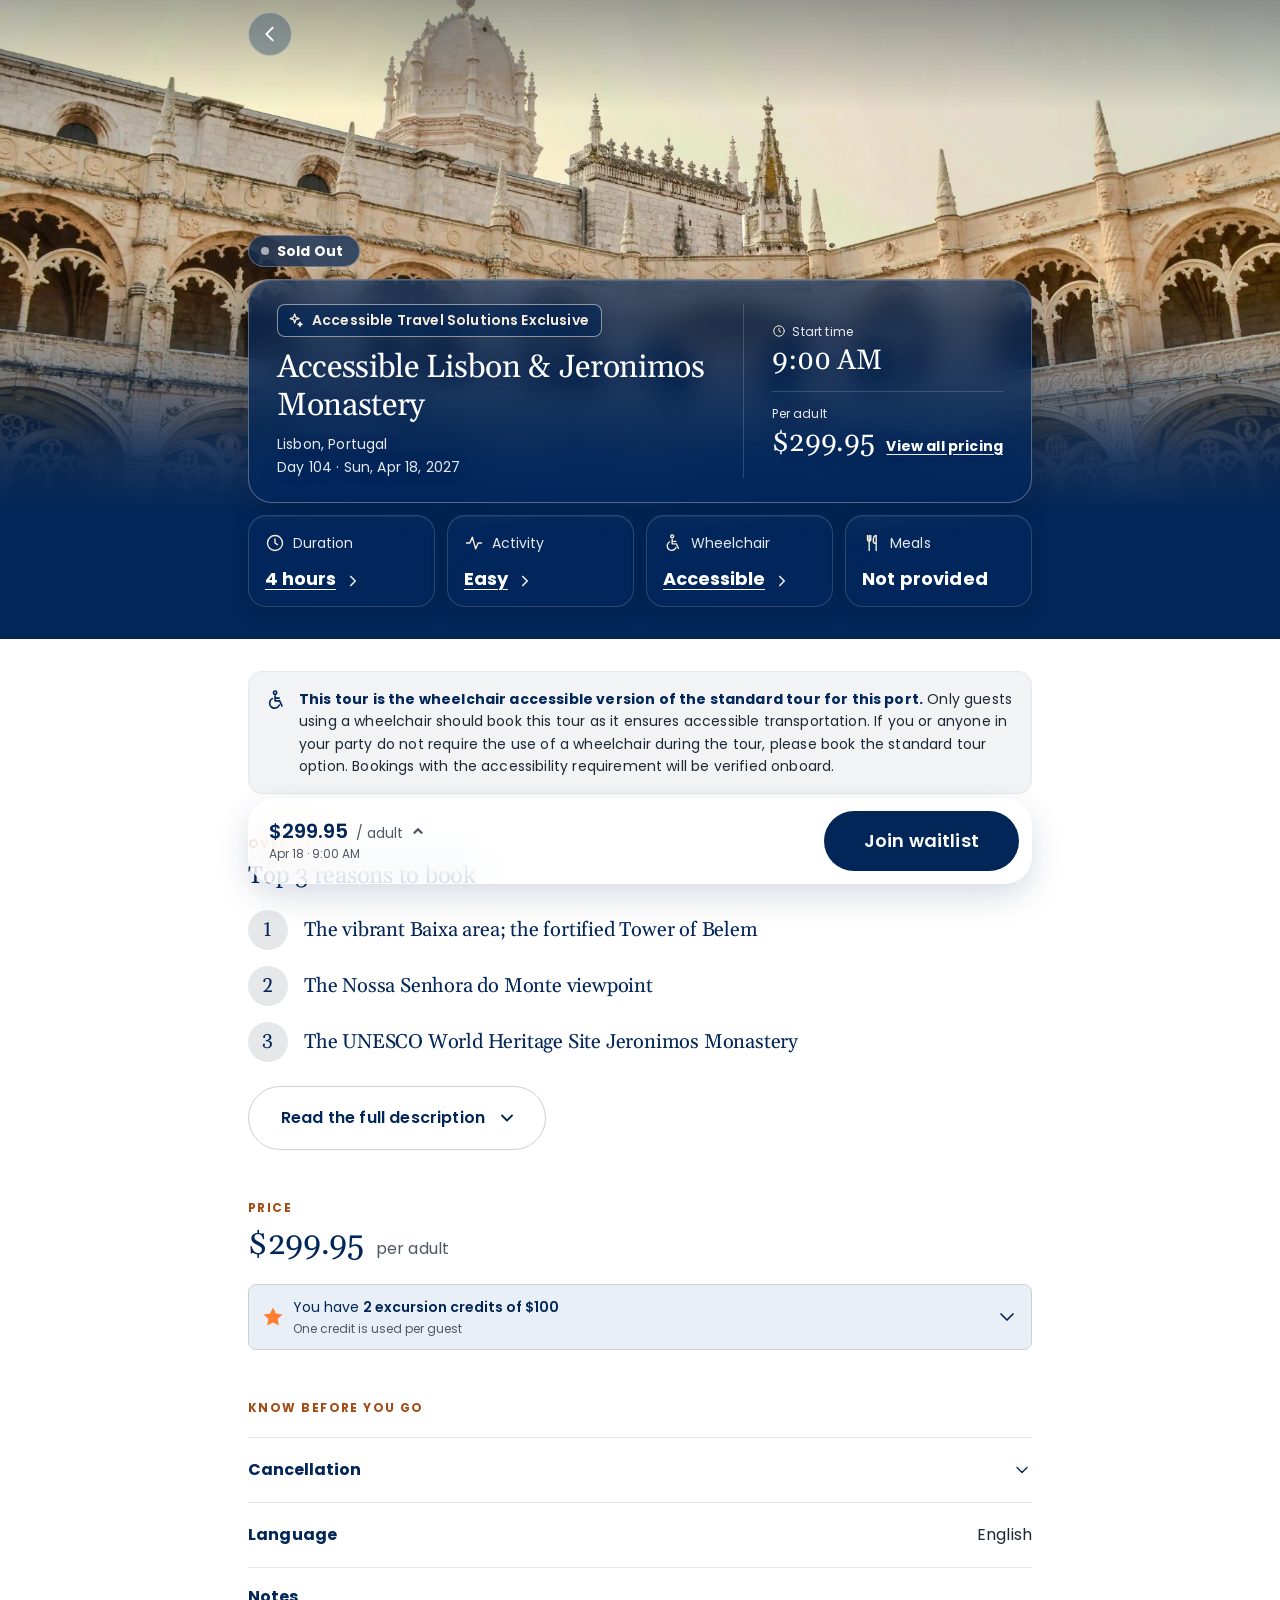
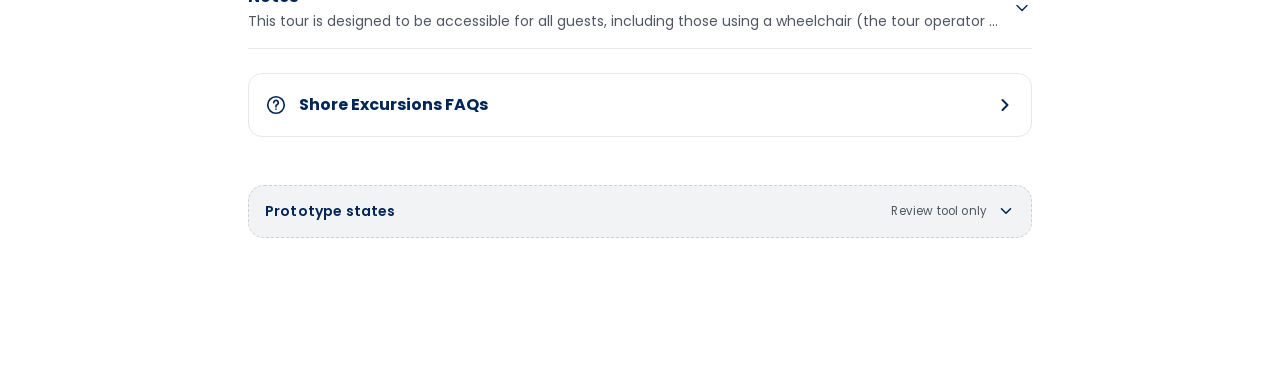
==== commit af90d5d9: "back buttonr eplace" ====
--- a/accessible-lisbon-jeronimos-monastery.html
+++ b/accessible-lisbon-jeronimos-monastery.html
@@ -1051,6 +1051,7 @@
     const h = e.target.closest('[data-handoff]');
     if (!h || h.disabled) return;
     e.preventDefault();
+    if (h.dataset.handoff === 'back') { location.href = 'index.html'; return; }
     showToast(`Hand-off: ${h.dataset.handoff}`);
   });
 
